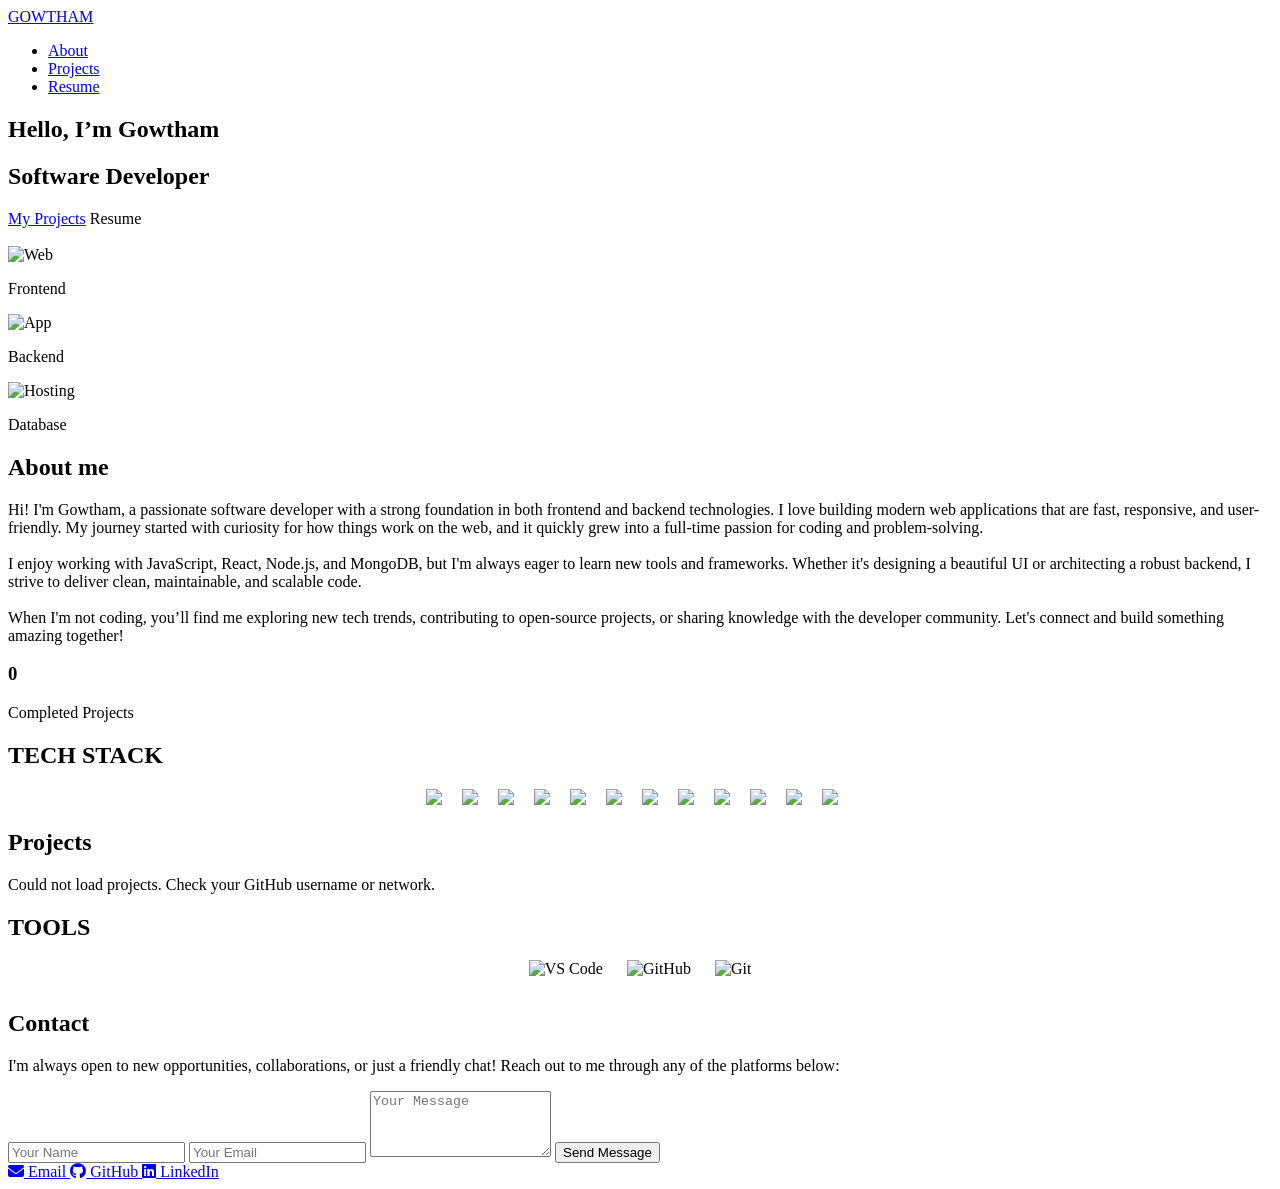
==== index.html @ 22a16753 "Add files via upload" ====
<!DOCTYPE html>
<html lang="en">
  <head>
    <meta charset="UTF-8" />
    <meta name="viewport" content="width=device-width,initial-scale=1.0" />
    <title>Gowtham Portfolio</title>
    <link rel="stylesheet" href="style.css" />
    <link rel="stylesheet" href="https://cdnjs.cloudflare.com/ajax/libs/font-awesome/6.5.0/css/all.min.css">
    <link href="https://fonts.googleapis.com/css2?family=Orbitron:wght@500;700&display=swap" rel="stylesheet">


  </head>
  <body>
  <nav class="navbar">
    <div class="nav-container">
      <a href="#hero" class="nav-logo">GOWTHAM</a>
      <ul class="nav-links">
        <li><a href="#about">About</a></li>
        <li><a href="#projects">Projects</a></li>
        <li><a href="#resumeBtn" id="nav-resume">Resume</a></li>
      </ul>
    </div>
  </nav>
    <!-- Hero -->
    <section class="hero" id="hero">
      <div class="hero-left">
        <h2 class="hero-title">Hello, I’m <span id="name">Gowtham</span></h2>
        <h1 id="title">Software Developer</h1>
        <div class="cta">
          <a href="#projects" class="btn primary project">My Projects</a>
          <a id="resumeBtn" target="_blank" class="btn outline">Resume</a>
        </div>
        <div class="skills-bar" id="skills"></div>
      </div>
      <div class="hero-right">
        <div class="avatar-container">
          <img
            id="avatar"
          />
          <div class="glow-ring"></div>
        </div>
      </div>
    </section>

    <!-- About -->
    <section class="about" id="about">
      <div class="about-icons">
        <div>
          <img src="https://cdn.jsdelivr.net/gh/devicons/devicon/icons/html5/html5-original.svg" alt="Web" />
          <p>Frontend</p>
        </div>
        <div>
          <img src="https://cdn.jsdelivr.net/gh/devicons/devicon/icons/nodejs/nodejs-original.svg" alt="App" />
          <p>Backend</p>
        </div>
        <div>
          <img src="https://cdn.jsdelivr.net/gh/devicons/devicon/icons/mongodb/mongodb-original.svg" alt="Hosting" />
          <p>Database</p>
        </div>
      </div>
      <div class="about-text">
        <h2>About me</h2>
        <p id="bio">
          Hi! I'm Gowtham, a passionate software developer with a strong foundation in both frontend and backend technologies. I love building modern web applications that are fast, responsive, and user-friendly. My journey started with curiosity for how things work on the web, and it quickly grew into a full-time passion for coding and problem-solving.<br><br>
          I enjoy working with JavaScript, React, Node.js, and MongoDB, but I'm always eager to learn new tools and frameworks. Whether it's designing a beautiful UI or architecting a robust backend, I strive to deliver clean, maintainable, and scalable code.<br><br>
          When I'm not coding, you’ll find me exploring new tech trends, contributing to open-source projects, or sharing knowledge with the developer community. Let's connect and build something amazing together!
        </p>
        <div class="stats">
          <div>
            <h3 id="projects-count">0</h3>
            <p>Completed Projects</p>
          </div>
          <div>
          </div>
        </div>
      </div>
    </section>
    <!-- tech stack  -->
     <h2 class="techstack">TECH STACK</h2>
    <div align="center" class="tech-stack">
      <img src="https://cdn.jsdelivr.net/gh/devicons/devicon/icons/javascript/javascript-original.svg" height="30" />
      <img width="12" />
      <img src="https://cdn.jsdelivr.net/gh/devicons/devicon/icons/react/react-original.svg" height="30" />
      <img width="12" />
      <img src="https://cdn.jsdelivr.net/gh/devicons/devicon/icons/nodejs/nodejs-original.svg" height="30" />
      <img width="12" />
      <img src="./image/rapidbrains-expressjs.webp" height="30" />
      <img width="12" />
      <img src="https://cdn.jsdelivr.net/gh/devicons/devicon/icons/mongodb/mongodb-original.svg" height="30" />
      <img width="12" />
      <img src="https://cdn.jsdelivr.net/gh/devicons/devicon/icons/mysql/mysql-original.svg" height="30" />
      <img width="12" />
      <img src="https://cdn.jsdelivr.net/gh/devicons/devicon/icons/html5/html5-original.svg" height="30" />
      <img width="12" />
      <img src="https://cdn.jsdelivr.net/gh/devicons/devicon/icons/css3/css3-original.svg" height="30" />
      <img width="12" />
      <img src="https://cdn.jsdelivr.net/gh/devicons/devicon/icons/tailwindcss/tailwindcss-original.svg" height="30" />
      <img width="12" />
      <img src="https://cdn.jsdelivr.net/gh/devicons/devicon/icons/bootstrap/bootstrap-original.svg" height="30" />
      <img width="12" />
      <img src="./image/amazon-web-services.png" height="30" />
      <img width="12" />
      <img src="https://cdn.jsdelivr.net/gh/devicons/devicon/icons/python/python-original.svg" height="30" />
      <img width="12" />
     
    </div>

    <!-- Projects -->
    <section class="projects" id="projects">
      <h2>Projects</h2>
      <div class="projects-grid" id="projects-list">
       
        </div>
      </div>
    </section>

    <!-- Tools Section -->
<h2 class="tools-title">TOOLS</h2>
<div align="center" class="tools-stack" style="margin-bottom: 2rem;">
  <img src="https://cdn.jsdelivr.net/gh/devicons/devicon/icons/vscode/vscode-original.svg" height="36" alt="VS Code" style="margin:0 10px;" />
  <img src="https://cdn.jsdelivr.net/gh/devicons/devicon/icons/github/github-original.svg" height="36" alt="GitHub" style="margin:0 10px;" />
  <img src="https://cdn.jsdelivr.net/gh/devicons/devicon/icons/git/git-original.svg" height="36" alt="Git" style="margin:0 10px;" />
</div>

    <!-- Contact Section -->
<section class="contact" id="contact">
  <h2 class="contact-title">Contact</h2>
  <div class="contact-container">
    <p>I'm always open to new opportunities, collaborations, or just a friendly chat! Reach out to me through any of the platforms below:</p>
    <form class="contact-form" action="mailto:your.email@example.com" method="POST" enctype="text/plain">
      <input type="text" name="name" placeholder="Your Name" required />
      <input type="email" name="email" placeholder="Your Email" required />
      <textarea name="message" rows="4" placeholder="Your Message" required></textarea>
      <button type="submit" class="btn primary">Send Message</button>
    </form>
    <div class="contact-links">
      <a href="mailto:gowthamvicky2526@gmail.com" class="contact-link" target="_blank">
        <i class="fas fa-envelope"></i> Email
      </a>
      <a href="https://github.com/Code-With-Gowtham" class="contact-link" target="_blank">
        <i class="fab fa-github"></i> GitHub
      </a>
      <a href="https://www.linkedin.com/in/your-linkedin-username/" class="contact-link" target="_blank">
        <i class="fab fa-linkedin"></i> LinkedIn
      </a>
    </div>
  </div>
</section>

    <script src="style.js"></script>
  </body>
</html>
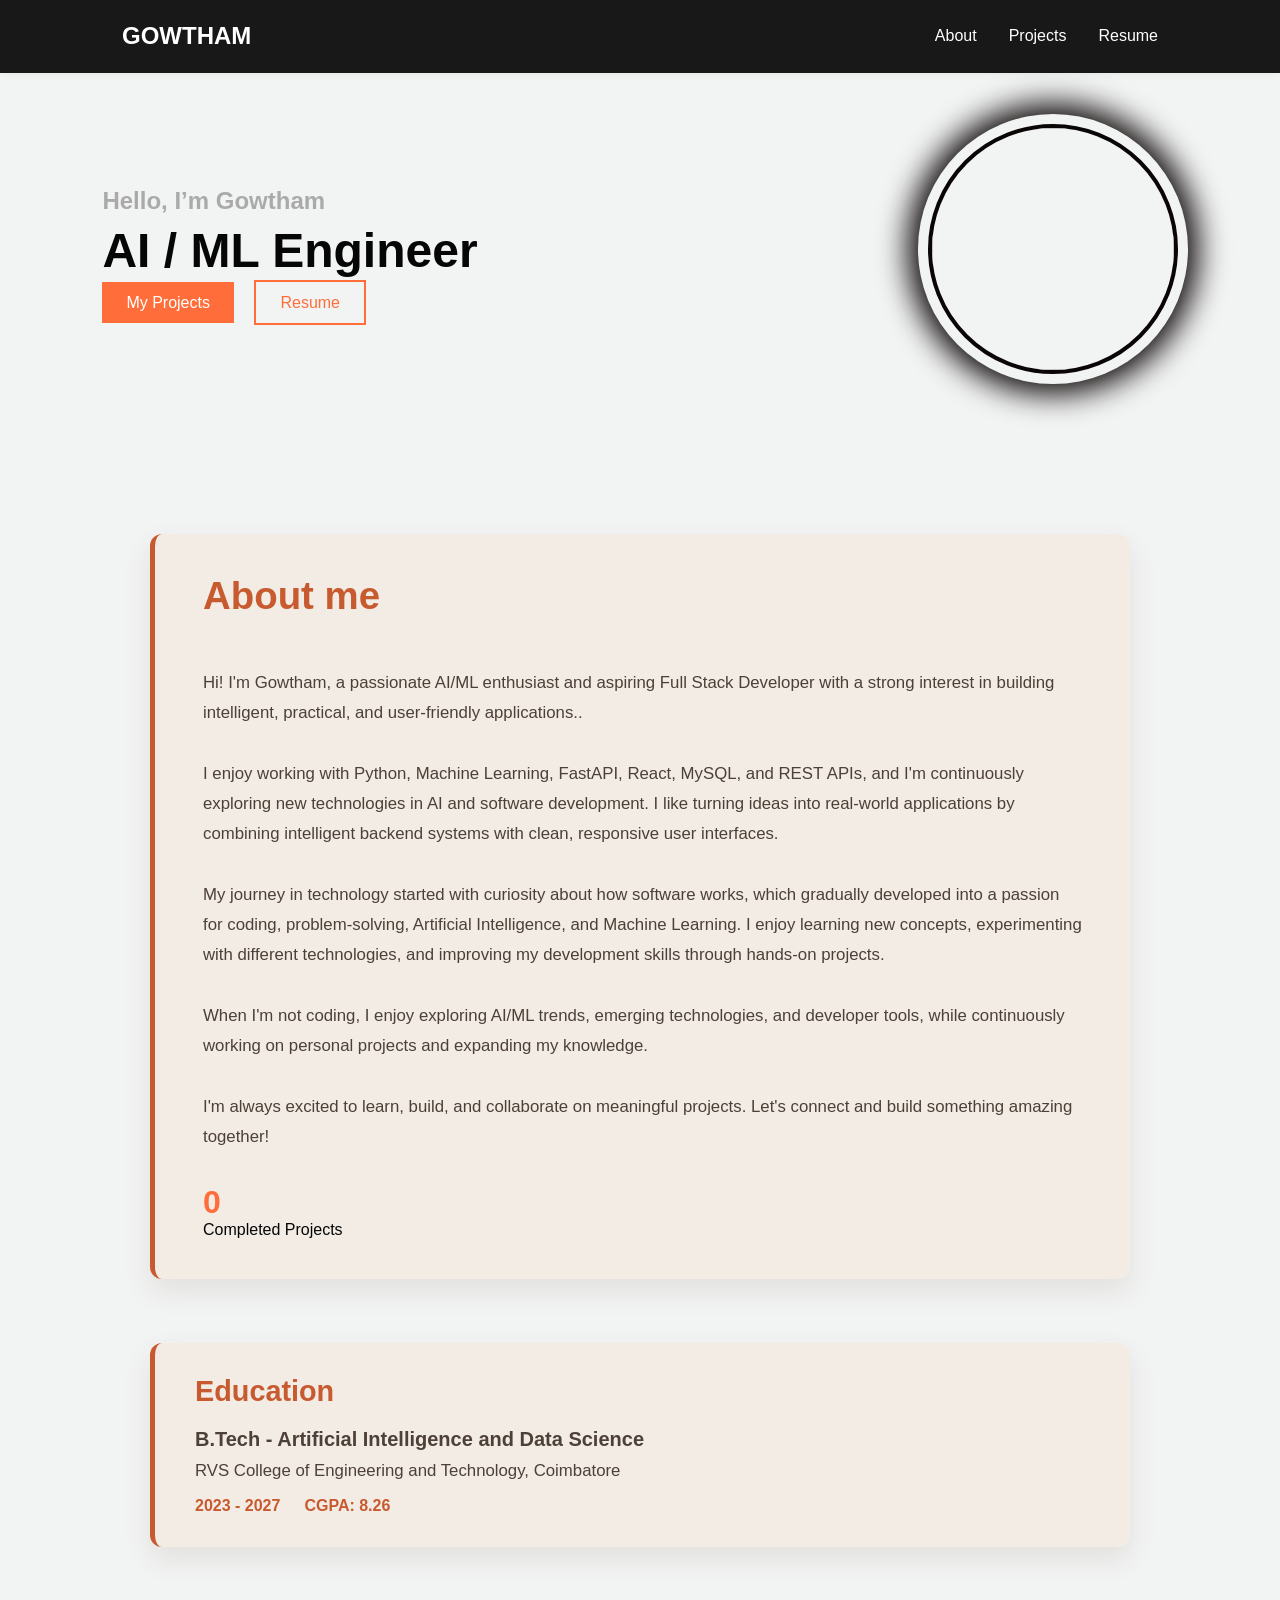
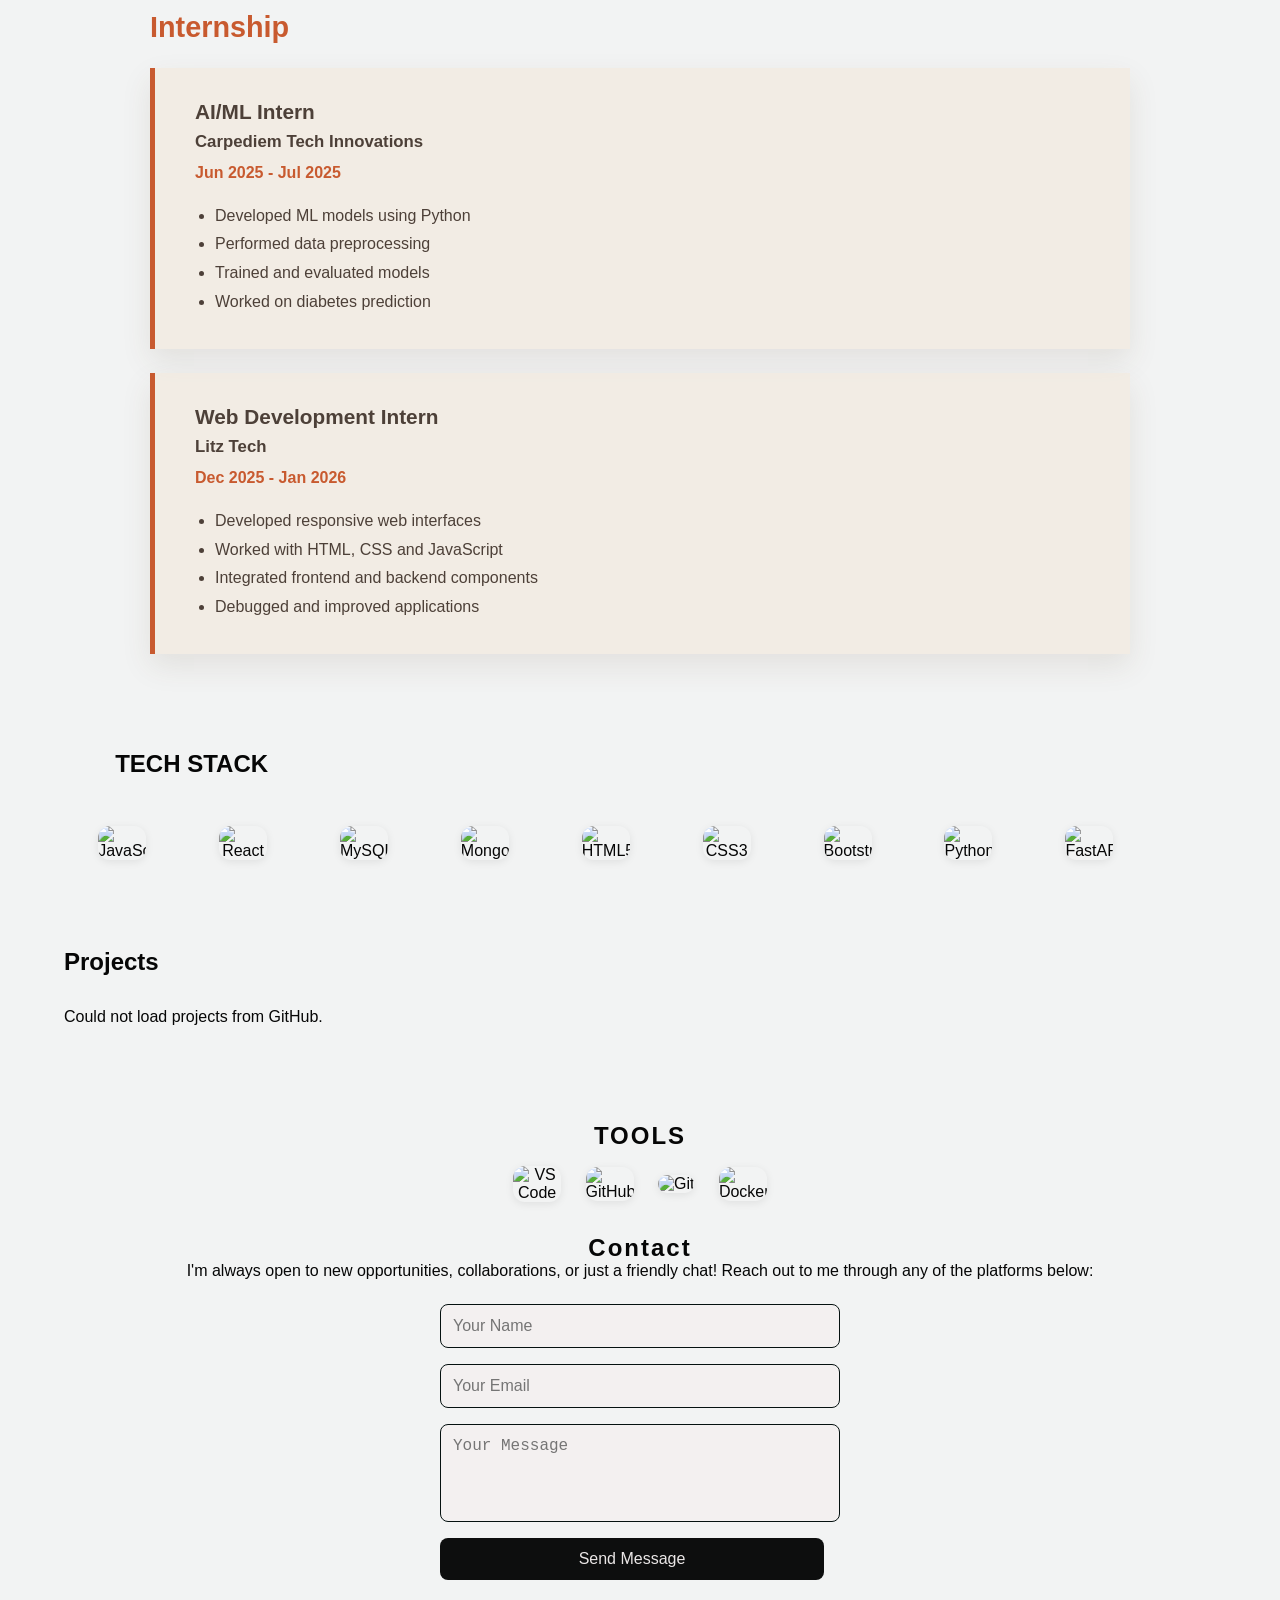
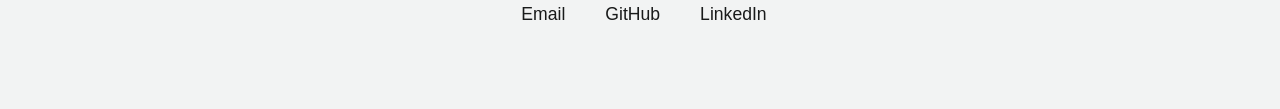
==== commit 9e554962: "Initial portfolio commit" ====
--- a/index.html
+++ b/index.html
@@ -1,152 +1,181 @@
-<!DOCTYPE html>
-<html lang="en">
-  <head>
-    <meta charset="UTF-8" />
-    <meta name="viewport" content="width=device-width,initial-scale=1.0" />
-    <title>Gowtham Portfolio</title>
-    <link rel="stylesheet" href="style.css" />
-    <link rel="stylesheet" href="https://cdnjs.cloudflare.com/ajax/libs/font-awesome/6.5.0/css/all.min.css">
-    <link href="https://fonts.googleapis.com/css2?family=Orbitron:wght@500;700&display=swap" rel="stylesheet">
-
-
-  </head>
-  <body>
-  <nav class="navbar">
-    <div class="nav-container">
-      <a href="#hero" class="nav-logo">GOWTHAM</a>
-      <ul class="nav-links">
-        <li><a href="#about">About</a></li>
-        <li><a href="#projects">Projects</a></li>
-        <li><a href="#resumeBtn" id="nav-resume">Resume</a></li>
-      </ul>
-    </div>
-  </nav>
-    <!-- Hero -->
-    <section class="hero" id="hero">
-      <div class="hero-left">
-        <h2 class="hero-title">Hello, I’m <span id="name">Gowtham</span></h2>
-        <h1 id="title">Software Developer</h1>
-        <div class="cta">
-          <a href="#projects" class="btn primary project">My Projects</a>
-          <a id="resumeBtn" target="_blank" class="btn outline">Resume</a>
-        </div>
-        <div class="skills-bar" id="skills"></div>
-      </div>
-      <div class="hero-right">
-        <div class="avatar-container">
-          <img
-            id="avatar"
-          />
-          <div class="glow-ring"></div>
-        </div>
-      </div>
-    </section>
-
-    <!-- About -->
-    <section class="about" id="about">
-      <div class="about-icons">
-        <div>
-          <img src="https://cdn.jsdelivr.net/gh/devicons/devicon/icons/html5/html5-original.svg" alt="Web" />
-          <p>Frontend</p>
-        </div>
-        <div>
-          <img src="https://cdn.jsdelivr.net/gh/devicons/devicon/icons/nodejs/nodejs-original.svg" alt="App" />
-          <p>Backend</p>
-        </div>
-        <div>
-          <img src="https://cdn.jsdelivr.net/gh/devicons/devicon/icons/mongodb/mongodb-original.svg" alt="Hosting" />
-          <p>Database</p>
-        </div>
-      </div>
-      <div class="about-text">
-        <h2>About me</h2>
-        <p id="bio">
-          Hi! I'm Gowtham, a passionate software developer with a strong foundation in both frontend and backend technologies. I love building modern web applications that are fast, responsive, and user-friendly. My journey started with curiosity for how things work on the web, and it quickly grew into a full-time passion for coding and problem-solving.<br><br>
-          I enjoy working with JavaScript, React, Node.js, and MongoDB, but I'm always eager to learn new tools and frameworks. Whether it's designing a beautiful UI or architecting a robust backend, I strive to deliver clean, maintainable, and scalable code.<br><br>
-          When I'm not coding, you’ll find me exploring new tech trends, contributing to open-source projects, or sharing knowledge with the developer community. Let's connect and build something amazing together!
-        </p>
-        <div class="stats">
-          <div>
-            <h3 id="projects-count">0</h3>
-            <p>Completed Projects</p>
-          </div>
-          <div>
-          </div>
-        </div>
-      </div>
-    </section>
-    <!-- tech stack  -->
-     <h2 class="techstack">TECH STACK</h2>
-    <div align="center" class="tech-stack">
-      <img src="https://cdn.jsdelivr.net/gh/devicons/devicon/icons/javascript/javascript-original.svg" height="30" />
-      <img width="12" />
-      <img src="https://cdn.jsdelivr.net/gh/devicons/devicon/icons/react/react-original.svg" height="30" />
-      <img width="12" />
-      <img src="https://cdn.jsdelivr.net/gh/devicons/devicon/icons/nodejs/nodejs-original.svg" height="30" />
-      <img width="12" />
-      <img src="./image/rapidbrains-expressjs.webp" height="30" />
-      <img width="12" />
-      <img src="https://cdn.jsdelivr.net/gh/devicons/devicon/icons/mongodb/mongodb-original.svg" height="30" />
-      <img width="12" />
-      <img src="https://cdn.jsdelivr.net/gh/devicons/devicon/icons/mysql/mysql-original.svg" height="30" />
-      <img width="12" />
-      <img src="https://cdn.jsdelivr.net/gh/devicons/devicon/icons/html5/html5-original.svg" height="30" />
-      <img width="12" />
-      <img src="https://cdn.jsdelivr.net/gh/devicons/devicon/icons/css3/css3-original.svg" height="30" />
-      <img width="12" />
-      <img src="https://cdn.jsdelivr.net/gh/devicons/devicon/icons/tailwindcss/tailwindcss-original.svg" height="30" />
-      <img width="12" />
-      <img src="https://cdn.jsdelivr.net/gh/devicons/devicon/icons/bootstrap/bootstrap-original.svg" height="30" />
-      <img width="12" />
-      <img src="./image/amazon-web-services.png" height="30" />
-      <img width="12" />
-      <img src="https://cdn.jsdelivr.net/gh/devicons/devicon/icons/python/python-original.svg" height="30" />
-      <img width="12" />
-     
-    </div>
-
-    <!-- Projects -->
-    <section class="projects" id="projects">
-      <h2>Projects</h2>
-      <div class="projects-grid" id="projects-list">
-       
-        </div>
-      </div>
-    </section>
-
-    <!-- Tools Section -->
-<h2 class="tools-title">TOOLS</h2>
-<div align="center" class="tools-stack" style="margin-bottom: 2rem;">
-  <img src="https://cdn.jsdelivr.net/gh/devicons/devicon/icons/vscode/vscode-original.svg" height="36" alt="VS Code" style="margin:0 10px;" />
-  <img src="https://cdn.jsdelivr.net/gh/devicons/devicon/icons/github/github-original.svg" height="36" alt="GitHub" style="margin:0 10px;" />
-  <img src="https://cdn.jsdelivr.net/gh/devicons/devicon/icons/git/git-original.svg" height="36" alt="Git" style="margin:0 10px;" />
-</div>
-
-    <!-- Contact Section -->
-<section class="contact" id="contact">
-  <h2 class="contact-title">Contact</h2>
-  <div class="contact-container">
-    <p>I'm always open to new opportunities, collaborations, or just a friendly chat! Reach out to me through any of the platforms below:</p>
-    <form class="contact-form" action="mailto:your.email@example.com" method="POST" enctype="text/plain">
-      <input type="text" name="name" placeholder="Your Name" required />
-      <input type="email" name="email" placeholder="Your Email" required />
-      <textarea name="message" rows="4" placeholder="Your Message" required></textarea>
-      <button type="submit" class="btn primary">Send Message</button>
-    </form>
-    <div class="contact-links">
-      <a href="mailto:gowthamvicky2526@gmail.com" class="contact-link" target="_blank">
-        <i class="fas fa-envelope"></i> Email
-      </a>
-      <a href="https://github.com/Code-With-Gowtham" class="contact-link" target="_blank">
-        <i class="fab fa-github"></i> GitHub
-      </a>
-      <a href="https://www.linkedin.com/in/your-linkedin-username/" class="contact-link" target="_blank">
-        <i class="fab fa-linkedin"></i> LinkedIn
-      </a>
-    </div>
-  </div>
-</section>
-
-    <script src="style.js"></script>
-  </body>
-</html>
+<!DOCTYPE html>
+<html lang="en">
+  <head>
+    <meta charset="UTF-8" />
+    <meta name="viewport" content="width=device-width,initial-scale=1.0" />
+    <title>Gowtham Portfolio</title>
+    <link rel="stylesheet" href="style.css" />
+    <link rel="stylesheet" href="https://cdnjs.cloudflare.com/ajax/libs/font-awesome/7.3.1/css/all.min.css">
+    <link href="https://fonts.googleapis.com/css2?family=Orbitron:wght@500;700&display=swap" rel="stylesheet">
+
+
+  </head>
+  <body>
+  <nav class="navbar">
+    <div class="nav-container">
+      <a href="#hero" class="nav-logo">GOWTHAM</a>
+      <ul class="nav-links">
+        <li><a href="#about">About</a></li>
+        <li><a href="#projects">Projects</a></li>
+        <li><a href="resume.html" id="nav-resume" target="_blank">Resume</a></li>
+      </ul>
+    </div>
+  </nav>
+    <!-- Hero -->
+    <section class="hero" id="hero">
+      <div class="hero-left">
+        <h2 class="hero-title">Hello, I’m <span id="name">Gowtham</span></h2>
+        <h1 id="title">AI / ML Engineer</h1>
+        <div class="cta">
+          <a href="#projects" class="btn primary project">My Projects</a>
+          <a id="resumeBtn" target="_blank" class="btn outline" href="resume.html">Resume</a>
+        </div>
+        <div class="skills-bar" id="skills"></div>
+      </div>
+      <div class="hero-right">
+        <div class="avatar-container">
+          <img
+            id="avatar"
+          />
+          <div class="glow-ring"></div>
+        </div>
+      </div>
+    </section>
+
+    <!-- About -->
+    <section class="about" id="about">
+
+      <div class="about-text">
+        <h2>About me</h2>
+        <p id="bio">
+          <br>      
+          Hi! I'm Gowtham, a passionate AI/ML enthusiast and aspiring Full Stack Developer with a strong interest in building intelligent, practical, and user-friendly applications..<br><br>
+          I enjoy working with Python, Machine Learning, FastAPI, React, MySQL, and REST APIs, and I'm continuously exploring new technologies in AI and software development. I like turning ideas into real-world applications by combining intelligent backend systems with clean, responsive user interfaces.<br><br>
+          My journey in technology started with curiosity about how software works, which gradually developed into a passion for coding, problem-solving, Artificial Intelligence, and Machine Learning. I enjoy learning new concepts, experimenting with different technologies, and improving my development skills through hands-on projects.<br><br>
+          When I'm not coding, I enjoy exploring AI/ML trends, emerging technologies, and developer tools, while continuously working on personal projects and expanding my knowledge.<br><br>
+          I'm always excited to learn, build, and collaborate on meaningful projects. Let's connect and build something amazing together!
+        </p>
+        <div class="stats">
+          <div>
+            <h3 id="projects-count">0</h3>
+            <p>Completed Projects</p>
+          </div>
+          <div>
+          </div>
+        </div>
+      </div>
+    </section>
+
+    <!-- Education -->
+    <section class="education" id="education">
+      <div class="education-card">
+        <h2>Education</h2>
+        <h3>B.Tech - Artificial Intelligence and Data Science</h3>
+        <p class="education-institution">RVS College of Engineering and Technology, Coimbatore</p>
+        <div class="education-details">
+          <span>2023 - 2027</span>
+          <span>CGPA: 8.26</span>
+        </div>
+      </div>
+    </section>
+
+    <!-- Internships -->
+    <section class="internships" id="internships">
+      <div class="internships-heading">
+        <h2>Internship</h2>
+      </div>
+      <div class="internship-grid">
+        <article class="internship-card">
+          <h3>AI/ML Intern</h3>
+          <h4>Carpediem Tech Innovations</h4>
+          <p class="internship-date">Jun 2025 - Jul 2025</p>
+          <ul>
+            <li>Developed ML models using Python</li>
+            <li>Performed data preprocessing</li>
+            <li>Trained and evaluated models</li>
+            <li>Worked on diabetes prediction</li>
+          </ul>
+        </article>
+        <article class="internship-card">
+          <h3>Web Development Intern</h3>
+          <h4>Litz Tech</h4>
+          <p class="internship-date">Dec 2025 - Jan 2026</p>
+          <ul>
+            <li>Developed responsive web interfaces</li>
+            <li>Worked with HTML, CSS and JavaScript</li>
+            <li>Integrated frontend and backend components</li>
+            <li>Debugged and improved applications</li>
+          </ul>
+        </article>
+      </div>
+    </section>
+
+    <!-- tech stack  -->
+     <h2 class="techstack">TECH STACK</h2>
+    <div align="center" class="tech-stack">
+      <img src="https://cdn.jsdelivr.net/gh/devicons/devicon/icons/javascript/javascript-original.svg" height="30" alt="JavaScript" />
+      <img width="12" />
+      <img src="https://cdn.jsdelivr.net/gh/devicons/devicon/icons/react/react-original.svg" height="30" alt="React" />
+      <img width="12" />
+      <img src="https://cdn.jsdelivr.net/gh/devicons/devicon/icons/mysql/mysql-original.svg" height="30" alt="MySQL" />
+      <img width="12" />
+      <img src="https://cdn.jsdelivr.net/gh/devicons/devicon/icons/mongodb/mongodb-original.svg" height="30" alt="MongoDB" />
+      <img width="12" />
+      <img src="https://cdn.jsdelivr.net/gh/devicons/devicon/icons/html5/html5-original.svg" height="30" alt="HTML5" />
+      <img width="12" />
+      <img src="https://cdn.jsdelivr.net/gh/devicons/devicon/icons/css3/css3-original.svg" height="30" alt="CSS3" />
+      <img width="12" />
+      <img src="https://cdn.jsdelivr.net/gh/devicons/devicon/icons/bootstrap/bootstrap-original.svg" height="30" alt="Bootstrap" />
+      <img width="12" />
+      <img src="https://cdn.jsdelivr.net/gh/devicons/devicon/icons/python/python-original.svg" height="30" alt="Python" />
+      <img width="12" />
+      <img src="https://cdn.jsdelivr.net/gh/devicons/devicon/icons/fastapi/fastapi-original.svg" height="30" alt="FastAPI" />
+      <img width="12" />
+       
+    </div>
+
+    <!-- Projects -->
+    <section class="projects" id="projects">
+      <h2>Projects</h2>
+      <div class="projects-grid" id="projects-list">
+       
+        </div>
+      </div>
+    </section>
+
+    <!-- Tools Section -->
+<h2 class="tools-title">TOOLS</h2>
+<div align="center" class="tools-stack" style="margin-bottom: 2rem;">
+  <img src="https://cdn.jsdelivr.net/gh/devicons/devicon/icons/vscode/vscode-original.svg" height="36" alt="VS Code" style="margin:0 10px;" />
+  <img src="https://cdn.jsdelivr.net/gh/devicons/devicon/icons/github/github-original.svg" height="36" alt="GitHub" style="margin:0 10px;" />
+  <img src="https://cdn.jsdelivr.net/gh/devicons/devicon/icons/git/git-original.svg" height="36" alt="Git" style="margin:0 10px;" />
+  <img src="https://cdn.jsdelivr.net/gh/devicons/devicon/icons/docker/docker-original.svg" height="30" alt="Docker" style="margin:0 10px;" />
+
+    <!-- Contact Section -->
+<section class="contact" id="contact">
+  <h2 class="contact-title">Contact</h2>
+  <div class="contact-container">
+    <p>I'm always open to new opportunities, collaborations, or just a friendly chat! Reach out to me through any of the platforms below:</p>
+    <form class="contact-form" action="mailto:gowthamvicky2526@gmail.com" method="POST" enctype="text/plain">
+      <input type="text" name="name" placeholder="Your Name" required />
+      <input type="email" name="email" placeholder="Your Email" required />
+      <textarea name="message" rows="4" placeholder="Your Message" required></textarea>
+      <button type="submit" class="btn primary" >Send Message</button>
+    </form>
+    <div class="contact-links">
+      <a href="mailto:gowthamvicky2526@gmail.com" class="contact-link" target="_blank">
+        <i class="fas fa-envelope"></i> Email
+      </a>
+      <a href="https://github.com/Code-With-Gowtham" class="contact-link" target="_blank">
+        <i class="fab fa-github"></i> GitHub
+      </a>
+      <a href="https://www.linkedin.com/in/gowtham-p-3372682a7?utm_source=share&utm_campaign=share_via&utm_content=profile&utm_medium=android_app" class="contact-link" target="_blank">
+        <i class="fab fa-linkedin"></i> LinkedIn
+      </a>
+    </div>
+  </div>
+</section>
+
+    <script src="style.js"></script>
+  </body>
+</html> 
--- a/style.css
+++ b/style.css
@@ -0,0 +1,720 @@
+* {
+  margin: 0;
+  padding: 0;
+  box-sizing: border-box;
+}
+body {
+  font-family: "Segoe UI", sans-serif;
+  background: #f2f3f3;
+  color: #060606;
+  padding-top: 60px; /* To prevent content from hiding under navbar */
+}
+.btn {
+  padding: 0.75rem 1.5rem;
+  border: none;
+  cursor: pointer;
+  margin-right: 1rem;
+}
+.primary {
+  background: #ff6e3a;
+  color: white;
+}
+.outline {
+  border: 2px solid #ff6e3a;
+  color: #ff6e3a;
+  background: transparent;
+}
+.hero {
+  display: flex;
+  align-items: center;
+  justify-content: space-between;
+  padding: 4rem 8%;
+}
+.hero-left h2 {
+  font-size: 1.5rem;
+  color: #aaa;
+  margin-bottom: 0.5rem;
+}
+.hero-left h1 {
+  font-size: 3rem;
+  margin-bottom: 1rem;
+}
+.skills-bar {
+  margin-top: 2rem;
+  display: flex;
+  flex-wrap: wrap;
+  gap: 0.5rem;
+}
+.skills-bar span {
+  background: rgba(255, 110, 58, 0.2);
+  padding: 0.5rem 1rem;
+  border-radius: 20px;
+  font-size: 0.9rem;
+}
+.hero-right .avatar-container {
+  position: relative;
+  width: 250px;
+  height: 250px;
+}
+.avatar-container img {
+  width: 100%;
+  height: 100%;
+  border-radius: 50%;
+  object-fit: cover;
+  border: 4px solid rgb(11, 6, 6);
+}
+.glow-ring {
+  position: absolute;
+  top: -10px;
+  left: -10px;
+  width: calc(100% + 20px);
+  height: calc(100% + 20px);
+  border-radius: 50%;
+  box-shadow: 0 0 30px 10px rgb(11, 6, 6);
+  animation: pulse 2s infinite;
+}
+@keyframes pulse {
+  0%,
+  100% {
+    transform: scale(1);
+    opacity: 0.7;
+  }
+  50% {
+    transform: scale(1.05);
+    opacity: 1;
+  }
+}
+.about {
+  display: flex;
+  gap: 4rem;
+  align-items: center;
+  padding: 4rem 8%;
+}
+.about-text {
+  width: 100%;
+  max-width: 980px;
+  margin: 0 auto;
+  padding: 2.5rem 3rem;
+  border-left: 5px solid #c85a2f;
+  background: rgba(243, 234, 223, 0.7);
+  box-shadow: 0 12px 28px rgba(92, 64, 40, 0.1);
+}
+.about-text h2 {
+  margin-bottom: 1.25rem;
+  color: #c85a2f;
+  font-family: "Orbitron", sans-serif;
+  font-size: clamp(1.7rem, 3vw, 2.4rem);
+}
+#bio {
+  color: #4d4038;
+  font-size: 1.05rem;
+  line-height: 1.8;
+}
+.education {
+  padding: 0 8% 4rem;
+}
+.education-card {
+  max-width: 980px;
+  margin: 0 auto;
+  padding: 2rem 2.5rem;
+  border-left: 5px solid #c85a2f;
+  background: rgba(243, 234, 223, 0.7);
+  box-shadow: 0 12px 28px rgba(92, 64, 40, 0.1);
+}
+.education-card h2 {
+  margin-bottom: 1.25rem;
+  color: #c85a2f;
+  font-family: "Orbitron", sans-serif;
+  font-size: 1.8rem;
+}
+.education-card h3 {
+  margin-bottom: 0.6rem;
+  color: #4d4038;
+  font-size: 1.25rem;
+}
+.education-institution {
+  color: #4d4038;
+  font-size: 1.05rem;
+}
+.education-details {
+  display: flex;
+  flex-wrap: wrap;
+  gap: 1.5rem;
+  margin-top: 1rem;
+  color: #c85a2f;
+  font-weight: 700;
+}
+.internships {
+  padding: 0 8% 4rem;
+}
+.internships-heading {
+  max-width: 980px;
+  margin: 0 auto 1.5rem;
+}
+.internships-heading h2 {
+  color: #c85a2f;
+  font-family: "Orbitron", sans-serif;
+  font-size: 1.8rem;
+}
+.internship-grid {
+  display: grid;
+  grid-template-columns: repeat(2, minmax(0, 1fr));
+  gap: 2rem;
+  max-width: 980px;
+  margin: 0 auto;
+}
+.internship-card {
+  padding: 2rem 2.5rem;
+  border-left: 5px solid #c85a2f;
+  background: rgba(243, 234, 223, 0.7);
+  box-shadow: 0 12px 28px rgba(92, 64, 40, 0.1);
+}
+.internship-card h3 {
+  margin-bottom: 0.5rem;
+  color: #4d4038;
+  font-size: 1.3rem;
+}
+.internship-card h4 {
+  color: #4d4038;
+  font-size: 1.05rem;
+}
+.internship-date {
+  margin-top: 0.75rem;
+  color: #c85a2f;
+  font-weight: 700;
+}
+.internship-card ul {
+  margin-top: 1.25rem;
+  padding-left: 1.25rem;
+  color: #4d4038;
+  line-height: 1.8;
+}
+.about-icons {
+  display: flex;
+  flex-direction: column;
+  gap: 2rem;
+}
+.about-icons div {
+  display: flex;
+  align-items: center;
+  gap: 1rem;
+}
+.about-icons img {
+  width: 40px;
+}
+.stats {
+  display: flex;
+  gap: 2rem;
+  margin-top: 2rem;
+}
+.stats div h3 {
+  font-size: 2rem;
+  color: #ff6e3a;
+}
+.projects {
+  padding: 4rem 8%;
+}
+.project {
+  text-decoration: none;
+}
+.projects-grid {
+  display: grid;
+  grid-template-columns: repeat(auto-fit, minmax(280px, 1fr));
+  gap: 2rem;
+  margin-top: 2rem;
+}
+.project-card {
+  background: #f3eadf;
+  color: #4d4038;
+  padding: 1.5rem;
+  border-radius: 8px;
+  box-shadow: 0 0 20px rgba(92, 64, 40, 0.18);
+  transition: transform 0.3s, box-shadow 0.3s;
+  min-width: 0; /* Ensures flex/grid children can shrink */
+  word-break: break-word;
+}
+.project-card:hover {
+  transform: scale(1.04) translateY(-8px);
+  box-shadow: 0 8px 32px rgba(0, 255, 255, 0.08);
+}
+.project-card h3 {
+  margin-bottom: 0.5rem;
+  color: #c85a2f;
+  word-break: break-word; /* Ensures long words wrap */
+  font-size: 1.2rem;
+  line-height: 1.3;
+  max-width: 100%;
+  overflow-wrap: anywhere; /* Allows wrapping at any point if needed */
+}
+.project-card a {
+  display: inline-block;
+  margin-top: 1rem;
+  color: #087f86;
+  text-decoration: none;
+}
+a {
+  text-decoration: none;
+}
+.navbar {
+  width: 100%;
+  background: #181818;
+  color: #fff;
+  position: fixed;
+  top: 0;
+  left: 0;
+  z-index: 100;
+  box-shadow: 0 2px 8px rgba(0, 0, 0, 0.05);
+}
+.nav-container {
+  max-width: 1100px;
+  margin: 0 auto;
+  display: flex;
+  align-items: center;
+  justify-content: space-between;
+  padding: 0.7rem 2rem;
+}
+.nav-logo {
+  font-family: "Orbitron", sans-serif;
+  font-size: 1.5rem;
+  color: #fff;
+  text-decoration: none;
+  font-weight: bold;
+  position: relative;
+  margin-right: 4rem;
+}
+.nav-links {
+  list-style: none;
+  display: flex;
+  gap: 2rem;
+  margin: 0;
+  padding: 0;
+}
+.nav-links li a {
+  color: #fff;
+  text-decoration: none;
+  font-size: 1rem;
+  transition: color 0.2s;
+}
+.nav-links li a:hover {
+  color: #00ffe7;
+}
+@media (max-width: 900px) {
+  .hero {
+    flex-direction: column-reverse;
+    text-align: center;
+  }
+  .hero-right {
+    margin-bottom: 2rem;
+  }
+  .about {
+    flex-direction: column;
+  }
+}
+.about-icons i {
+  font-size: 2rem;
+  color: #ff6e3a;
+  transition: transform 0.3s ease;
+}
+.about-icons i:hover {
+  transform: scale(1.2);
+  color: #0ff;
+}
+#title {
+  font-family: "Orbitron", sans-serif;
+  font-size: 3rem;
+  margin-bottom: 1rem;
+}
+#resume-btn {
+  background: #0ff;
+  color: #000;
+  border-radius: 20px;
+  padding: 0.5rem 1.5rem;
+  font-size: 1rem;
+  transition: background 0.3s ease;
+  text-decoration: none;
+}
+.hero-title {
+  font-size: 2.5rem;
+  color: #ff6e3a;
+  margin-bottom: 1rem;
+}
+.techstack {
+  display: flex;
+  flex-wrap: wrap;
+  gap: 1rem;
+  margin: 2rem 0;
+  margin-left: 115.2px;
+}
+.tech-stack {
+  margin-left: 115.2px;
+}
+.tools-title {
+  text-align: center;
+  margin-top: 2rem;
+  font-size: 1.5rem;
+  letter-spacing: 2px;
+}
+.tools-stack img {
+  vertical-align: middle;
+  transition: transform 0.2s;
+}
+.tools-stack img:hover {
+  transform: scale(1.15);
+  animation: bounce 0.5s;
+}
+@keyframes bounce {
+  0%,
+  100% {
+    transform: translateY(0);
+  }
+  50% {
+    transform: translateY(-10px);
+  }
+}
+.tech-stack img:hover {
+  animation: bounce 0.5s;
+  transform: scale(1.15);
+}
+.tech-logo {
+  display: inline-flex;
+  align-items: center;
+  justify-content: center;
+  width: 36px;
+  height: 36px;
+  vertical-align: middle;
+  transition: transform 0.2s ease, box-shadow 0.2s ease;
+}
+.n8n-logo {
+  border-radius: 10px;
+  box-shadow: 0 6px 14px rgba(255, 110, 58, 0.25);
+}
+.tech-logo:hover {
+  transform: scale(1.1);
+  box-shadow: 0 10px 18px rgba(255, 110, 58, 0.35);
+}
+@keyframes fadeInUp {
+  0% {
+    opacity: 0;
+    transform: translateY(40px);
+  }
+  100% {
+    opacity: 1;
+    transform: translateY(0);
+  }
+}
+.hero,
+.about,
+.projects,
+.tech-stack,
+.tools-stack {
+  animation: fadeInUp 1s ease;
+}
+.contact-title {
+  text-align: center;
+  margin-top: 2rem;
+  font-size: 1.5rem;
+  letter-spacing: 2px;
+}
+.contact-container {
+  text-align: center;
+  margin-bottom: 2rem;
+  animation: fadeInUp 1s;
+}
+.contact-form {
+  display: flex;
+  flex-direction: column;
+  gap: 1rem;
+  max-width: 400px;
+  margin: 1.5rem auto;
+}
+.contact-form input,
+.contact-form textarea {
+  padding: 0.75rem;
+  border-radius: 8px;
+  border: 1px solid #051110;
+  background: #f3f0f0;
+  color: #181717;
+  font-size: 1rem;
+  resize: none;
+}
+.contact-form input:focus,
+.contact-form textarea:focus {
+  outline: 2px solid #ff6e3a;
+}
+.contact-form button {
+  background: #0d0e0e;
+  color: #eae6e6;
+  border: none;
+  border-radius: 8px;
+  padding: 0.75rem;
+  font-size: 1rem;
+  cursor: pointer;
+  transition: background 0.2s;
+}
+.contact-form button:hover {
+  background: #ff6e3a;
+  color: #fff;
+}
+.contact-links {
+  margin-top: 1.5rem;
+  display: flex;
+  justify-content: center;
+  gap: 2rem;
+  flex-wrap: wrap;
+}
+.contact-link {
+  color: #191a1a;
+  font-size: 1.1rem;
+  text-decoration: none;
+  transition: color 0.2s;
+  display: flex;
+  align-items: center;
+  gap: 0.5rem;
+}
+.contact-link:hover {
+  color: #ff6e3a;
+}
+
+/* Animations for interactivity */
+@keyframes fadeInUp {
+  0% {
+    opacity: 0;
+    transform: translateY(40px);
+  }
+  100% {
+    opacity: 1;
+    transform: translateY(0);
+  }
+}
+@keyframes pop {
+  0% {
+    transform: scale(0.7);
+    opacity: 0;
+  }
+  100% {
+    transform: scale(1);
+    opacity: 1;
+  }
+}
+@keyframes bounceBtn {
+  0%,
+  100% {
+    transform: translateY(0);
+  }
+  50% {
+    transform: translateY(-8px);
+  }
+}
+.animate-fadein {
+  animation: fadeInUp 1s both;
+}
+.animate-pop {
+  animation: pop 0.8s both;
+}
+.animate-bounce {
+  animation: bounceBtn 1s infinite alternate;
+}
+.animate-slidein {
+  animation: fadeInUp 1.2s both;
+}
+
+/* Footer styling */
+.footer {
+  background: #181818;
+  color: #fff;
+  text-align: center;
+  padding: 1.5rem 0 1rem 0;
+  margin-top: 2rem;
+  font-size: 1rem;
+  letter-spacing: 1px;
+}
+.footer-content {
+  max-width: 1100px;
+  margin: 0 auto;
+}
+
+/* Section reveal on scroll (optional, JS needed for full effect) */
+section {
+  opacity: 0;
+  transform: translateY(40px);
+  transition: opacity 0.8s, transform 0.8s;
+}
+section.visible {
+  opacity: 1;
+  transform: translateY(0);
+}
+
+/* Add this at the end of your CSS file */
+
+/* Make sections and containers more fluid */
+body,
+html {
+  width: 100%;
+  min-height: 100%;
+  overflow-x: hidden;
+}
+
+.hero,
+.about,
+.projects,
+.tech-stack,
+.tools-stack,
+.contact,
+.footer {
+  padding-left: 5vw;
+  padding-right: 5vw;
+  box-sizing: border-box;
+}
+
+/* Responsive grid and flex adjustments */
+.projects-grid {
+  grid-template-columns: 1fr;
+  gap: 1.5rem;
+}
+.internship-grid {
+  grid-template-columns: 1fr;
+  gap: 1.5rem;
+}
+@media (min-width: 600px) {
+  .projects-grid {
+    grid-template-columns: repeat(2, 1fr);
+  }
+}
+@media (min-width: 900px) {
+  .projects-grid {
+    grid-template-columns: repeat(3, 1fr);
+  }
+}
+
+/* Responsive avatar and hero */
+.hero {
+  flex-direction: column-reverse;
+  text-align: center;
+  padding: 2rem 5vw;
+}
+.hero-right .avatar-container {
+  width: 180px;
+  height: 180px;
+  margin: 0 auto 2rem auto;
+}
+@media (min-width: 600px) {
+  .hero {
+    flex-direction: row;
+    text-align: left;
+    padding: 4rem 8vw;
+  }
+  .hero-right .avatar-container {
+    width: 250px;
+    height: 250px;
+  }
+}
+
+/* About section responsive */
+.about {
+  flex-direction: column;
+  gap: 2rem;
+  padding: 2rem 5vw;
+}
+@media (min-width: 900px) {
+  .about {
+    flex-direction: row;
+    gap: 4rem;
+    padding: 4rem 8vw;
+  }
+}
+
+/* Tech stack and tools responsive */
+.tech-stack,
+.tools-stack {
+  margin-left: 0;
+  justify-content: center;
+  flex-wrap: wrap;
+  gap: 1rem;
+  padding: 1rem 0;
+}
+
+/* Contact form responsive */
+.contact-form {
+  max-width: 100%;
+  width: 100%;
+  padding: 0 2vw;
+}
+@media (min-width: 500px) {
+  .contact-form {
+    max-width: 400px;
+    margin: 1.5rem auto;
+    padding: 0;
+  }
+}
+
+/* Footer responsive */
+.footer {
+  padding-left: 5vw;
+  padding-right: 5vw;
+  font-size: 0.95rem;
+}
+
+/* Prevent content from touching screen edges on curved displays */
+section,
+.header,
+.footer,
+div,
+input,
+textarea,
+button {
+  border-radius: 12px;
+}
+
+/* Hide horizontal scrollbars */
+body {
+  overflow-x: hidden;
+}
+
+/* Fix nav for mobile */
+.navbar {
+  padding: 0.7rem 5vw;
+}
+@media (max-width: 600px) {
+  .nav-links {
+    gap: 1rem;
+    font-size: 0.95rem;
+  }
+  .nav-logo {
+    font-size: 1.2rem;
+    margin-right: 2rem;
+  }
+}
+
+/* Make sure all images are fluid */
+img {
+  max-width: 100%;
+  height: auto;
+  border-radius: 12px;
+}
+
+/* Responsive tech stack and tools images */
+.tech-stack img,
+.tools-stack img {
+  max-width: 48px;
+  width: 100%;
+  height: auto;
+  border-radius: 12px;
+  margin: 0 8px 8px 0;
+  box-shadow: 0 2px 8px rgba(0, 0, 0, 0.08);
+  transition: transform 0.2s;
+}
+
+@media (max-width: 600px) {
+  .tech-stack img,
+  .tools-stack img {
+    max-width: 32px;
+    margin: 0 4px 6px 0;
+  }
+  .tech-stack,
+  .tools-stack {
+    justify-content: center;
+    gap: 0.5rem;
+    flex-wrap: wrap;
+    padding: 0.5rem 0;
+  }
+}
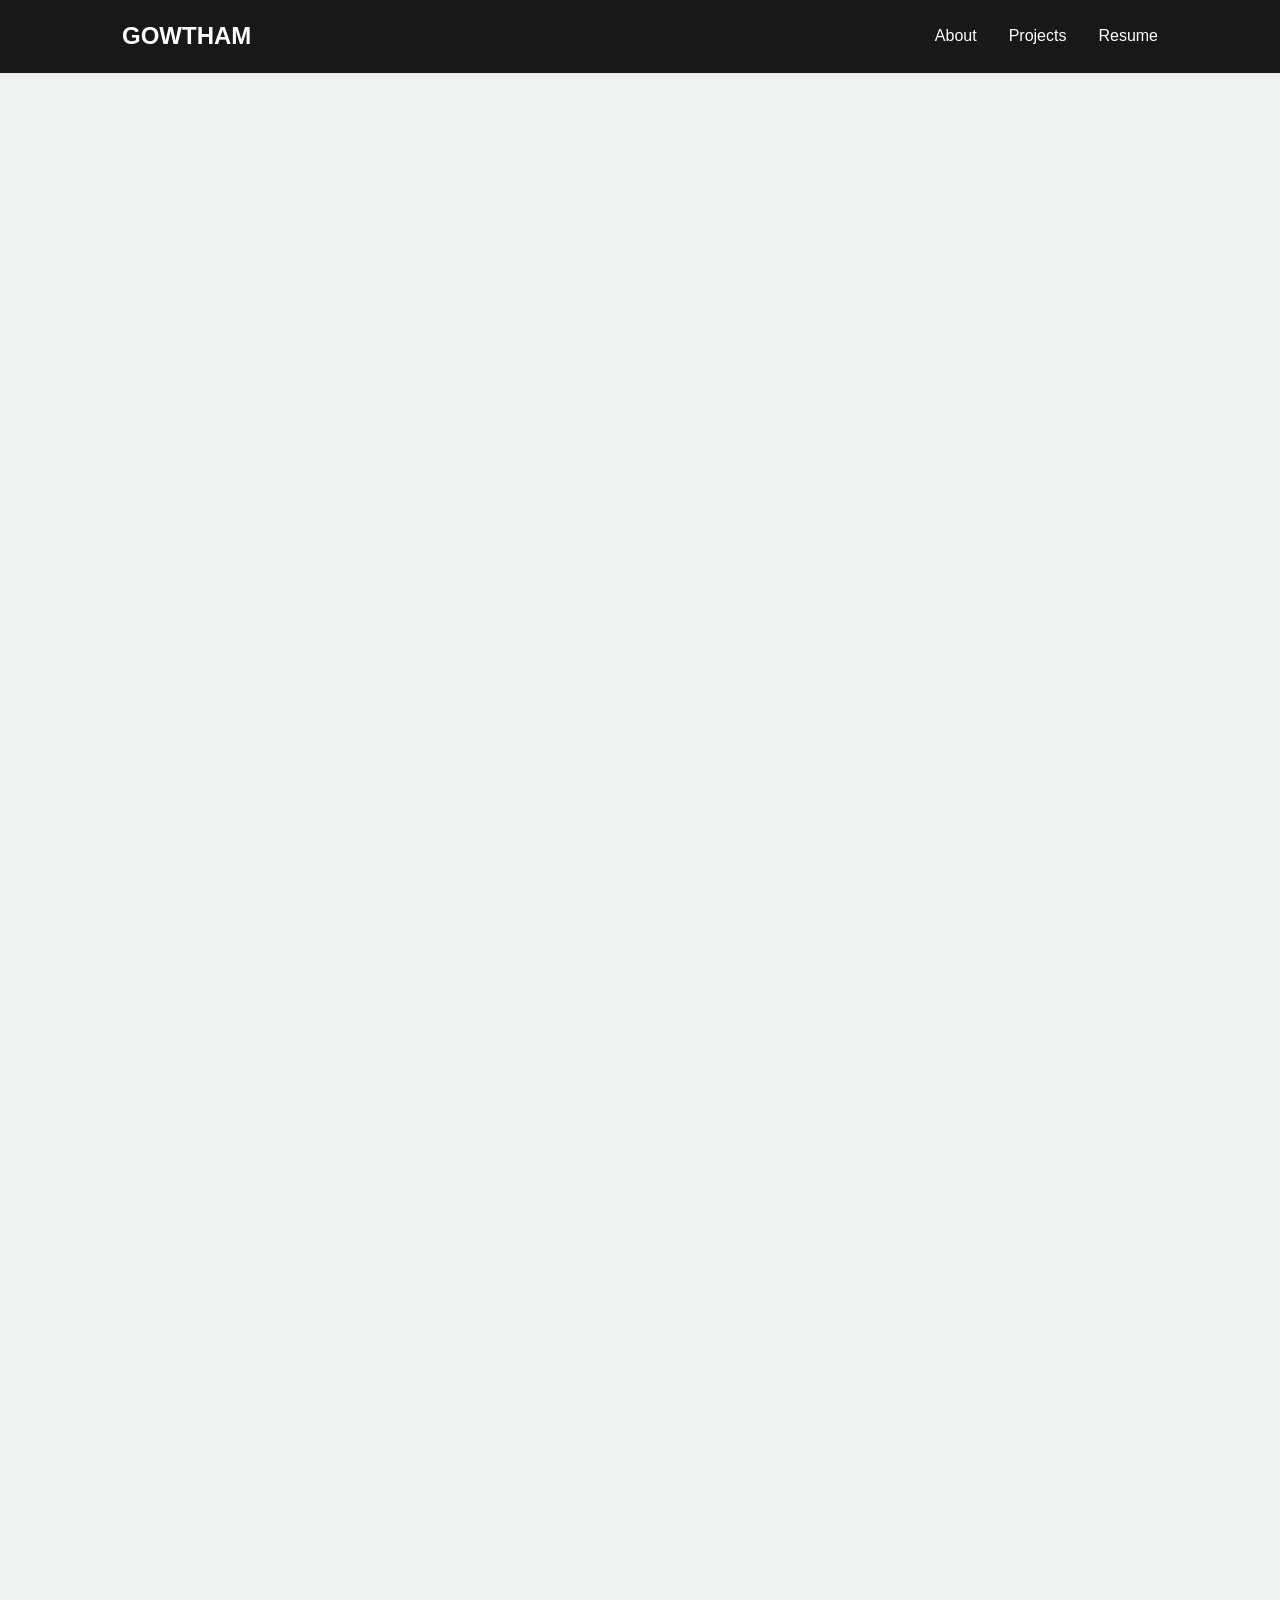
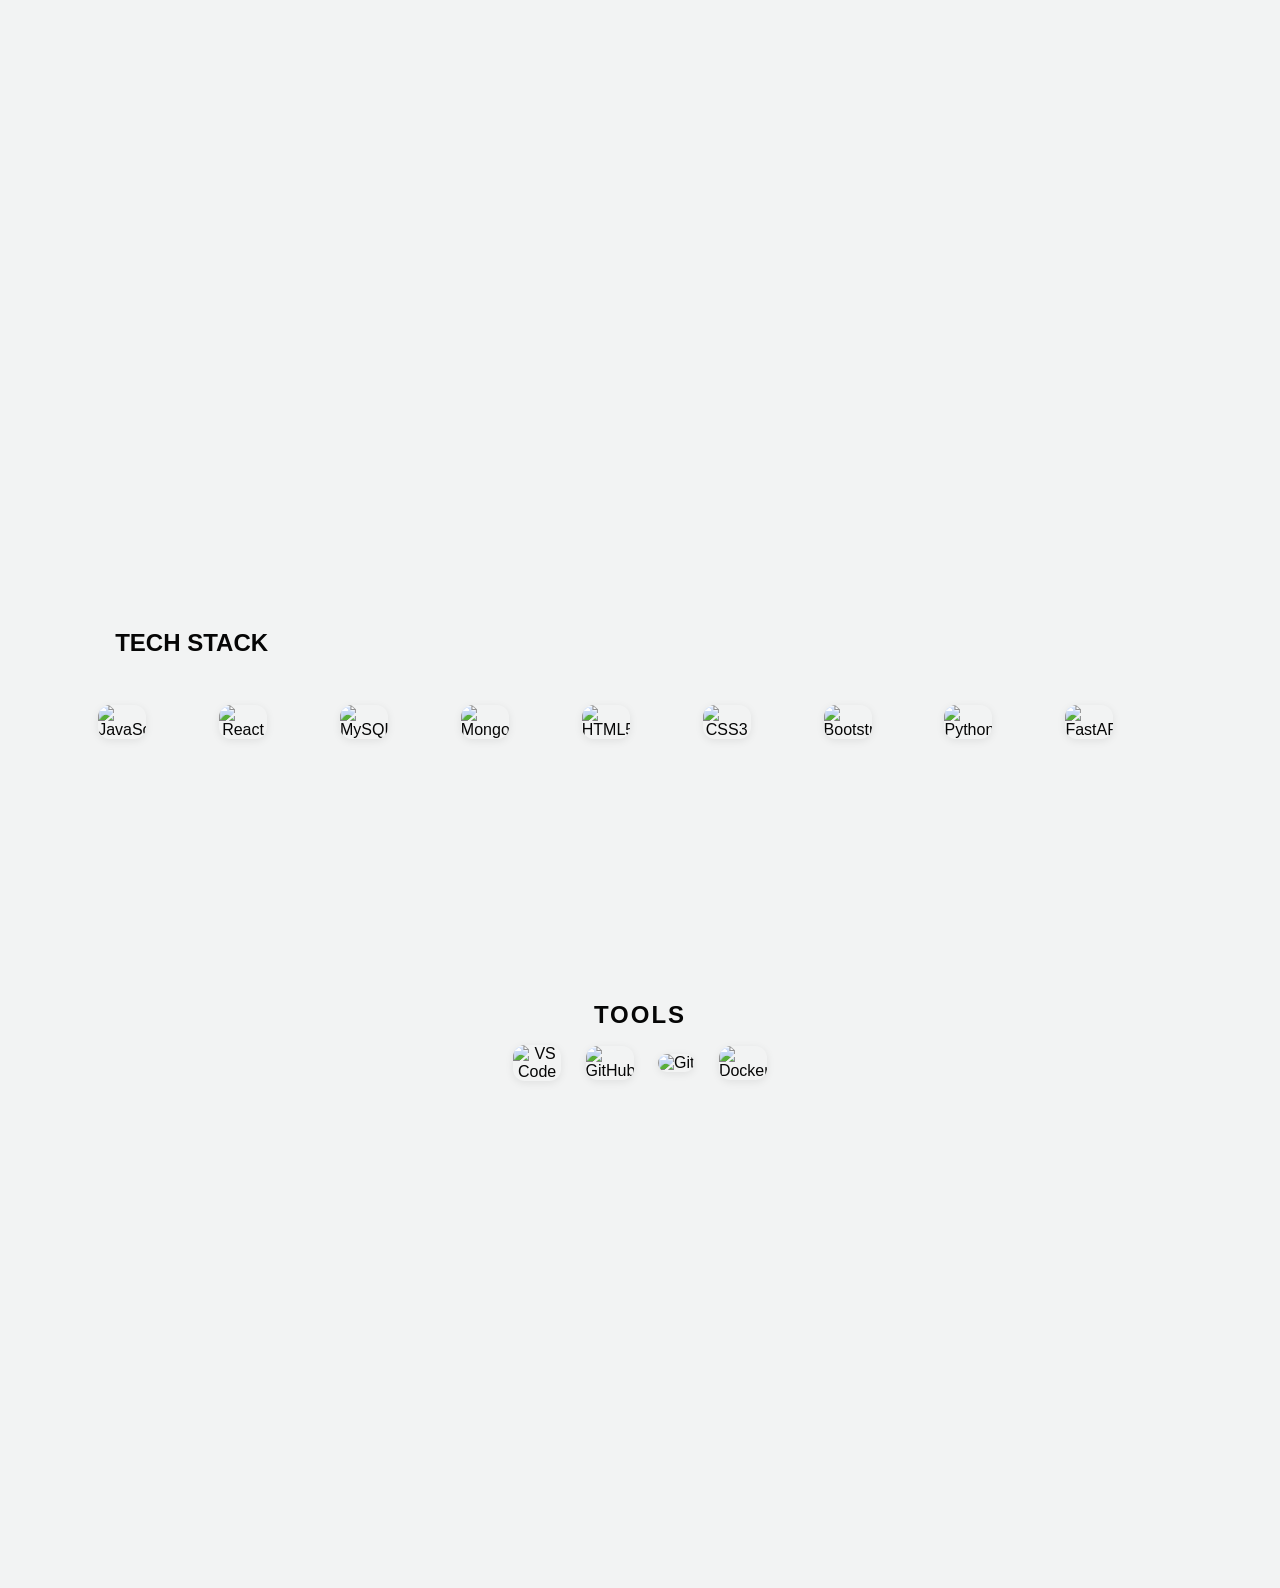
==== commit 48438f42: "Update portfolio projects and profile Co-authored-by: Copilot <223556219+Copilot@users.noreply.githu" ====
--- a/index.html
+++ b/index.html
@@ -49,11 +49,10 @@
         <h2>About me</h2>
         <p id="bio">
           <br>      
-          Hi! I'm Gowtham, a passionate AI/ML enthusiast and aspiring Full Stack Developer with a strong interest in building intelligent, practical, and user-friendly applications..<br><br>
-          I enjoy working with Python, Machine Learning, FastAPI, React, MySQL, and REST APIs, and I'm continuously exploring new technologies in AI and software development. I like turning ideas into real-world applications by combining intelligent backend systems with clean, responsive user interfaces.<br><br>
-          My journey in technology started with curiosity about how software works, which gradually developed into a passion for coding, problem-solving, Artificial Intelligence, and Machine Learning. I enjoy learning new concepts, experimenting with different technologies, and improving my development skills through hands-on projects.<br><br>
-          When I'm not coding, I enjoy exploring AI/ML trends, emerging technologies, and developer tools, while continuously working on personal projects and expanding my knowledge.<br><br>
-          I'm always excited to learn, build, and collaborate on meaningful projects. Let's connect and build something amazing together!
+          I'm Gowtham, a Full Stack Developer and AI/ML enthusiast passionate about building intelligent, user-friendly applications.<br><br>
+          I work with Python, FastAPI, React, MySQL, REST APIs, and Machine Learning to develop practical solutions that combine reliable backend systems with responsive user interfaces.<br><br>
+          Through hands-on projects and internship experience, I'm continuously strengthening my skills in software development, problem-solving, and applied AI.<br><br>
+          I'm eager to contribute to innovative projects, collaborate with development teams, and build technology that solves real-world problems.<br><br>
         </p>
         <div class="stats">
           <div>
--- a/style.css
+++ b/style.css
@@ -1,720 +1,720 @@
-* {
-  margin: 0;
-  padding: 0;
-  box-sizing: border-box;
-}
-body {
-  font-family: "Segoe UI", sans-serif;
-  background: #f2f3f3;
-  color: #060606;
-  padding-top: 60px; /* To prevent content from hiding under navbar */
-}
-.btn {
-  padding: 0.75rem 1.5rem;
-  border: none;
-  cursor: pointer;
-  margin-right: 1rem;
-}
-.primary {
-  background: #ff6e3a;
-  color: white;
-}
-.outline {
-  border: 2px solid #ff6e3a;
-  color: #ff6e3a;
-  background: transparent;
-}
-.hero {
-  display: flex;
-  align-items: center;
-  justify-content: space-between;
-  padding: 4rem 8%;
-}
-.hero-left h2 {
-  font-size: 1.5rem;
-  color: #aaa;
-  margin-bottom: 0.5rem;
-}
-.hero-left h1 {
-  font-size: 3rem;
-  margin-bottom: 1rem;
-}
-.skills-bar {
-  margin-top: 2rem;
-  display: flex;
-  flex-wrap: wrap;
-  gap: 0.5rem;
-}
-.skills-bar span {
-  background: rgba(255, 110, 58, 0.2);
-  padding: 0.5rem 1rem;
-  border-radius: 20px;
-  font-size: 0.9rem;
-}
-.hero-right .avatar-container {
-  position: relative;
-  width: 250px;
-  height: 250px;
-}
-.avatar-container img {
-  width: 100%;
-  height: 100%;
-  border-radius: 50%;
-  object-fit: cover;
-  border: 4px solid rgb(11, 6, 6);
-}
-.glow-ring {
-  position: absolute;
-  top: -10px;
-  left: -10px;
-  width: calc(100% + 20px);
-  height: calc(100% + 20px);
-  border-radius: 50%;
-  box-shadow: 0 0 30px 10px rgb(11, 6, 6);
-  animation: pulse 2s infinite;
-}
-@keyframes pulse {
-  0%,
-  100% {
-    transform: scale(1);
-    opacity: 0.7;
-  }
-  50% {
-    transform: scale(1.05);
-    opacity: 1;
-  }
-}
-.about {
-  display: flex;
-  gap: 4rem;
-  align-items: center;
-  padding: 4rem 8%;
-}
-.about-text {
-  width: 100%;
-  max-width: 980px;
-  margin: 0 auto;
-  padding: 2.5rem 3rem;
-  border-left: 5px solid #c85a2f;
-  background: rgba(243, 234, 223, 0.7);
-  box-shadow: 0 12px 28px rgba(92, 64, 40, 0.1);
-}
-.about-text h2 {
-  margin-bottom: 1.25rem;
-  color: #c85a2f;
-  font-family: "Orbitron", sans-serif;
-  font-size: clamp(1.7rem, 3vw, 2.4rem);
-}
-#bio {
-  color: #4d4038;
-  font-size: 1.05rem;
-  line-height: 1.8;
-}
-.education {
-  padding: 0 8% 4rem;
-}
-.education-card {
-  max-width: 980px;
-  margin: 0 auto;
-  padding: 2rem 2.5rem;
-  border-left: 5px solid #c85a2f;
-  background: rgba(243, 234, 223, 0.7);
-  box-shadow: 0 12px 28px rgba(92, 64, 40, 0.1);
-}
-.education-card h2 {
-  margin-bottom: 1.25rem;
-  color: #c85a2f;
-  font-family: "Orbitron", sans-serif;
-  font-size: 1.8rem;
-}
-.education-card h3 {
-  margin-bottom: 0.6rem;
-  color: #4d4038;
-  font-size: 1.25rem;
-}
-.education-institution {
-  color: #4d4038;
-  font-size: 1.05rem;
-}
-.education-details {
-  display: flex;
-  flex-wrap: wrap;
-  gap: 1.5rem;
-  margin-top: 1rem;
-  color: #c85a2f;
-  font-weight: 700;
-}
-.internships {
-  padding: 0 8% 4rem;
-}
-.internships-heading {
-  max-width: 980px;
-  margin: 0 auto 1.5rem;
-}
-.internships-heading h2 {
-  color: #c85a2f;
-  font-family: "Orbitron", sans-serif;
-  font-size: 1.8rem;
-}
-.internship-grid {
-  display: grid;
-  grid-template-columns: repeat(2, minmax(0, 1fr));
-  gap: 2rem;
-  max-width: 980px;
-  margin: 0 auto;
-}
-.internship-card {
-  padding: 2rem 2.5rem;
-  border-left: 5px solid #c85a2f;
-  background: rgba(243, 234, 223, 0.7);
-  box-shadow: 0 12px 28px rgba(92, 64, 40, 0.1);
-}
-.internship-card h3 {
-  margin-bottom: 0.5rem;
-  color: #4d4038;
-  font-size: 1.3rem;
-}
-.internship-card h4 {
-  color: #4d4038;
-  font-size: 1.05rem;
-}
-.internship-date {
-  margin-top: 0.75rem;
-  color: #c85a2f;
-  font-weight: 700;
-}
-.internship-card ul {
-  margin-top: 1.25rem;
-  padding-left: 1.25rem;
-  color: #4d4038;
-  line-height: 1.8;
-}
-.about-icons {
-  display: flex;
-  flex-direction: column;
-  gap: 2rem;
-}
-.about-icons div {
-  display: flex;
-  align-items: center;
-  gap: 1rem;
-}
-.about-icons img {
-  width: 40px;
-}
-.stats {
-  display: flex;
-  gap: 2rem;
-  margin-top: 2rem;
-}
-.stats div h3 {
-  font-size: 2rem;
-  color: #ff6e3a;
-}
-.projects {
-  padding: 4rem 8%;
-}
-.project {
-  text-decoration: none;
-}
-.projects-grid {
-  display: grid;
-  grid-template-columns: repeat(auto-fit, minmax(280px, 1fr));
-  gap: 2rem;
-  margin-top: 2rem;
-}
-.project-card {
-  background: #f3eadf;
-  color: #4d4038;
-  padding: 1.5rem;
-  border-radius: 8px;
-  box-shadow: 0 0 20px rgba(92, 64, 40, 0.18);
-  transition: transform 0.3s, box-shadow 0.3s;
-  min-width: 0; /* Ensures flex/grid children can shrink */
-  word-break: break-word;
-}
-.project-card:hover {
-  transform: scale(1.04) translateY(-8px);
-  box-shadow: 0 8px 32px rgba(0, 255, 255, 0.08);
-}
-.project-card h3 {
-  margin-bottom: 0.5rem;
-  color: #c85a2f;
-  word-break: break-word; /* Ensures long words wrap */
-  font-size: 1.2rem;
-  line-height: 1.3;
-  max-width: 100%;
-  overflow-wrap: anywhere; /* Allows wrapping at any point if needed */
-}
-.project-card a {
-  display: inline-block;
-  margin-top: 1rem;
-  color: #087f86;
-  text-decoration: none;
-}
-a {
-  text-decoration: none;
-}
-.navbar {
-  width: 100%;
-  background: #181818;
-  color: #fff;
-  position: fixed;
-  top: 0;
-  left: 0;
-  z-index: 100;
-  box-shadow: 0 2px 8px rgba(0, 0, 0, 0.05);
-}
-.nav-container {
-  max-width: 1100px;
-  margin: 0 auto;
-  display: flex;
-  align-items: center;
-  justify-content: space-between;
-  padding: 0.7rem 2rem;
-}
-.nav-logo {
-  font-family: "Orbitron", sans-serif;
-  font-size: 1.5rem;
-  color: #fff;
-  text-decoration: none;
-  font-weight: bold;
-  position: relative;
-  margin-right: 4rem;
-}
-.nav-links {
-  list-style: none;
-  display: flex;
-  gap: 2rem;
-  margin: 0;
-  padding: 0;
-}
-.nav-links li a {
-  color: #fff;
-  text-decoration: none;
-  font-size: 1rem;
-  transition: color 0.2s;
-}
-.nav-links li a:hover {
-  color: #00ffe7;
-}
-@media (max-width: 900px) {
-  .hero {
-    flex-direction: column-reverse;
-    text-align: center;
-  }
-  .hero-right {
-    margin-bottom: 2rem;
-  }
-  .about {
-    flex-direction: column;
-  }
-}
-.about-icons i {
-  font-size: 2rem;
-  color: #ff6e3a;
-  transition: transform 0.3s ease;
-}
-.about-icons i:hover {
-  transform: scale(1.2);
-  color: #0ff;
-}
-#title {
-  font-family: "Orbitron", sans-serif;
-  font-size: 3rem;
-  margin-bottom: 1rem;
-}
-#resume-btn {
-  background: #0ff;
-  color: #000;
-  border-radius: 20px;
-  padding: 0.5rem 1.5rem;
-  font-size: 1rem;
-  transition: background 0.3s ease;
-  text-decoration: none;
-}
-.hero-title {
-  font-size: 2.5rem;
-  color: #ff6e3a;
-  margin-bottom: 1rem;
-}
-.techstack {
-  display: flex;
-  flex-wrap: wrap;
-  gap: 1rem;
-  margin: 2rem 0;
-  margin-left: 115.2px;
-}
-.tech-stack {
-  margin-left: 115.2px;
-}
-.tools-title {
-  text-align: center;
-  margin-top: 2rem;
-  font-size: 1.5rem;
-  letter-spacing: 2px;
-}
-.tools-stack img {
-  vertical-align: middle;
-  transition: transform 0.2s;
-}
-.tools-stack img:hover {
-  transform: scale(1.15);
-  animation: bounce 0.5s;
-}
-@keyframes bounce {
-  0%,
-  100% {
-    transform: translateY(0);
-  }
-  50% {
-    transform: translateY(-10px);
-  }
-}
-.tech-stack img:hover {
-  animation: bounce 0.5s;
-  transform: scale(1.15);
-}
-.tech-logo {
-  display: inline-flex;
-  align-items: center;
-  justify-content: center;
-  width: 36px;
-  height: 36px;
-  vertical-align: middle;
-  transition: transform 0.2s ease, box-shadow 0.2s ease;
-}
-.n8n-logo {
-  border-radius: 10px;
-  box-shadow: 0 6px 14px rgba(255, 110, 58, 0.25);
-}
-.tech-logo:hover {
-  transform: scale(1.1);
-  box-shadow: 0 10px 18px rgba(255, 110, 58, 0.35);
-}
-@keyframes fadeInUp {
-  0% {
-    opacity: 0;
-    transform: translateY(40px);
-  }
-  100% {
-    opacity: 1;
-    transform: translateY(0);
-  }
-}
-.hero,
-.about,
-.projects,
-.tech-stack,
-.tools-stack {
-  animation: fadeInUp 1s ease;
-}
-.contact-title {
-  text-align: center;
-  margin-top: 2rem;
-  font-size: 1.5rem;
-  letter-spacing: 2px;
-}
-.contact-container {
-  text-align: center;
-  margin-bottom: 2rem;
-  animation: fadeInUp 1s;
-}
-.contact-form {
-  display: flex;
-  flex-direction: column;
-  gap: 1rem;
-  max-width: 400px;
-  margin: 1.5rem auto;
-}
-.contact-form input,
-.contact-form textarea {
-  padding: 0.75rem;
-  border-radius: 8px;
-  border: 1px solid #051110;
-  background: #f3f0f0;
-  color: #181717;
-  font-size: 1rem;
-  resize: none;
-}
-.contact-form input:focus,
-.contact-form textarea:focus {
-  outline: 2px solid #ff6e3a;
-}
-.contact-form button {
-  background: #0d0e0e;
-  color: #eae6e6;
-  border: none;
-  border-radius: 8px;
-  padding: 0.75rem;
-  font-size: 1rem;
-  cursor: pointer;
-  transition: background 0.2s;
-}
-.contact-form button:hover {
-  background: #ff6e3a;
-  color: #fff;
-}
-.contact-links {
-  margin-top: 1.5rem;
-  display: flex;
-  justify-content: center;
-  gap: 2rem;
-  flex-wrap: wrap;
-}
-.contact-link {
-  color: #191a1a;
-  font-size: 1.1rem;
-  text-decoration: none;
-  transition: color 0.2s;
-  display: flex;
-  align-items: center;
-  gap: 0.5rem;
-}
-.contact-link:hover {
-  color: #ff6e3a;
-}
-
-/* Animations for interactivity */
-@keyframes fadeInUp {
-  0% {
-    opacity: 0;
-    transform: translateY(40px);
-  }
-  100% {
-    opacity: 1;
-    transform: translateY(0);
-  }
-}
-@keyframes pop {
-  0% {
-    transform: scale(0.7);
-    opacity: 0;
-  }
-  100% {
-    transform: scale(1);
-    opacity: 1;
-  }
-}
-@keyframes bounceBtn {
-  0%,
-  100% {
-    transform: translateY(0);
-  }
-  50% {
-    transform: translateY(-8px);
-  }
-}
-.animate-fadein {
-  animation: fadeInUp 1s both;
-}
-.animate-pop {
-  animation: pop 0.8s both;
-}
-.animate-bounce {
-  animation: bounceBtn 1s infinite alternate;
-}
-.animate-slidein {
-  animation: fadeInUp 1.2s both;
-}
-
-/* Footer styling */
-.footer {
-  background: #181818;
-  color: #fff;
-  text-align: center;
-  padding: 1.5rem 0 1rem 0;
-  margin-top: 2rem;
-  font-size: 1rem;
-  letter-spacing: 1px;
-}
-.footer-content {
-  max-width: 1100px;
-  margin: 0 auto;
-}
-
-/* Section reveal on scroll (optional, JS needed for full effect) */
-section {
-  opacity: 0;
-  transform: translateY(40px);
-  transition: opacity 0.8s, transform 0.8s;
-}
-section.visible {
-  opacity: 1;
-  transform: translateY(0);
-}
-
-/* Add this at the end of your CSS file */
-
-/* Make sections and containers more fluid */
-body,
-html {
-  width: 100%;
-  min-height: 100%;
-  overflow-x: hidden;
-}
-
-.hero,
-.about,
-.projects,
-.tech-stack,
-.tools-stack,
-.contact,
-.footer {
-  padding-left: 5vw;
-  padding-right: 5vw;
-  box-sizing: border-box;
-}
-
-/* Responsive grid and flex adjustments */
-.projects-grid {
-  grid-template-columns: 1fr;
-  gap: 1.5rem;
-}
-.internship-grid {
-  grid-template-columns: 1fr;
-  gap: 1.5rem;
-}
-@media (min-width: 600px) {
-  .projects-grid {
-    grid-template-columns: repeat(2, 1fr);
-  }
-}
-@media (min-width: 900px) {
-  .projects-grid {
-    grid-template-columns: repeat(3, 1fr);
-  }
-}
-
-/* Responsive avatar and hero */
-.hero {
-  flex-direction: column-reverse;
-  text-align: center;
-  padding: 2rem 5vw;
-}
-.hero-right .avatar-container {
-  width: 180px;
-  height: 180px;
-  margin: 0 auto 2rem auto;
-}
-@media (min-width: 600px) {
-  .hero {
-    flex-direction: row;
-    text-align: left;
-    padding: 4rem 8vw;
-  }
-  .hero-right .avatar-container {
-    width: 250px;
-    height: 250px;
-  }
-}
-
-/* About section responsive */
-.about {
-  flex-direction: column;
-  gap: 2rem;
-  padding: 2rem 5vw;
-}
-@media (min-width: 900px) {
-  .about {
-    flex-direction: row;
-    gap: 4rem;
-    padding: 4rem 8vw;
-  }
-}
-
-/* Tech stack and tools responsive */
-.tech-stack,
-.tools-stack {
-  margin-left: 0;
-  justify-content: center;
-  flex-wrap: wrap;
-  gap: 1rem;
-  padding: 1rem 0;
-}
-
-/* Contact form responsive */
-.contact-form {
-  max-width: 100%;
-  width: 100%;
-  padding: 0 2vw;
-}
-@media (min-width: 500px) {
-  .contact-form {
-    max-width: 400px;
-    margin: 1.5rem auto;
-    padding: 0;
-  }
-}
-
-/* Footer responsive */
-.footer {
-  padding-left: 5vw;
-  padding-right: 5vw;
-  font-size: 0.95rem;
-}
-
-/* Prevent content from touching screen edges on curved displays */
-section,
-.header,
-.footer,
-div,
-input,
-textarea,
-button {
-  border-radius: 12px;
-}
-
-/* Hide horizontal scrollbars */
-body {
-  overflow-x: hidden;
-}
-
-/* Fix nav for mobile */
-.navbar {
-  padding: 0.7rem 5vw;
-}
-@media (max-width: 600px) {
-  .nav-links {
-    gap: 1rem;
-    font-size: 0.95rem;
-  }
-  .nav-logo {
-    font-size: 1.2rem;
-    margin-right: 2rem;
-  }
-}
-
-/* Make sure all images are fluid */
-img {
-  max-width: 100%;
-  height: auto;
-  border-radius: 12px;
-}
-
-/* Responsive tech stack and tools images */
-.tech-stack img,
-.tools-stack img {
-  max-width: 48px;
-  width: 100%;
-  height: auto;
-  border-radius: 12px;
-  margin: 0 8px 8px 0;
-  box-shadow: 0 2px 8px rgba(0, 0, 0, 0.08);
-  transition: transform 0.2s;
-}
-
-@media (max-width: 600px) {
-  .tech-stack img,
-  .tools-stack img {
-    max-width: 32px;
-    margin: 0 4px 6px 0;
-  }
-  .tech-stack,
-  .tools-stack {
-    justify-content: center;
-    gap: 0.5rem;
-    flex-wrap: wrap;
-    padding: 0.5rem 0;
-  }
-}
+* {
+  margin: 0;
+  padding: 0;
+  box-sizing: border-box;
+}
+body {
+  font-family: "Segoe UI", sans-serif;
+  background: #f2f3f3;
+  color: #060606;
+  padding-top: 60px; /* To prevent content from hiding under navbar */
+}
+.btn {
+  padding: 0.75rem 1.5rem;
+  border: none;
+  cursor: pointer;
+  margin-right: 1rem;
+}
+.primary {
+  background: #ff6e3a;
+  color: white;
+}
+.outline {
+  border: 2px solid #ff6e3a;
+  color: #ff6e3a;
+  background: transparent;
+}
+.hero {
+  display: flex;
+  align-items: center;
+  justify-content: space-between;
+  padding: 4rem 8%;
+}
+.hero-left h2 {
+  font-size: 1.5rem;
+  color: #aaa;
+  margin-bottom: 0.5rem;
+}
+.hero-left h1 {
+  font-size: 3rem;
+  margin-bottom: 1rem;
+}
+.skills-bar {
+  margin-top: 2rem;
+  display: flex;
+  flex-wrap: wrap;
+  gap: 0.5rem;
+}
+.skills-bar span {
+  background: rgba(255, 110, 58, 0.2);
+  padding: 0.5rem 1rem;
+  border-radius: 20px;
+  font-size: 0.9rem;
+}
+.hero-right .avatar-container {
+  position: relative;
+  width: 250px;
+  height: 250px;
+}
+.avatar-container img {
+  width: 100%;
+  height: 100%;
+  border-radius: 50%;
+  object-fit: cover;
+  border: 4px solid rgb(11, 6, 6);
+}
+.glow-ring {
+  position: absolute;
+  top: -10px;
+  left: -10px;
+  width: calc(100% + 20px);
+  height: calc(100% + 20px);
+  border-radius: 50%;
+  box-shadow: 0 0 30px 10px rgb(11, 6, 6);
+  animation: pulse 2s infinite;
+}
+@keyframes pulse {
+  0%,
+  100% {
+    transform: scale(1);
+    opacity: 0.7;
+  }
+  50% {
+    transform: scale(1.05);
+    opacity: 1;
+  }
+}
+.about {
+  display: flex;
+  gap: 4rem;
+  align-items: center;
+  padding: 4rem 8%;
+}
+.about-text {
+  width: 100%;
+  max-width: 980px;
+  margin: 0 auto;
+  padding: 2.5rem 3rem;
+  border-left: 5px solid #c85a2f;
+  background: rgba(243, 234, 223, 0.7);
+  box-shadow: 0 12px 28px rgba(92, 64, 40, 0.1);
+}
+.about-text h2 {
+  margin-bottom: 1.25rem;
+  color: #c85a2f;
+  font-family: "Orbitron", sans-serif;
+  font-size: clamp(1.7rem, 3vw, 2.4rem);
+}
+#bio {
+  color: #4d4038;
+  font-size: 1.05rem;
+  line-height: 1.8;
+}
+.education {
+  padding: 0 8% 4rem;
+}
+.education-card {
+  max-width: 980px;
+  margin: 0 auto;
+  padding: 2rem 2.5rem;
+  border-left: 5px solid #c85a2f;
+  background: rgba(243, 234, 223, 0.7);
+  box-shadow: 0 12px 28px rgba(92, 64, 40, 0.1);
+}
+.education-card h2 {
+  margin-bottom: 1.25rem;
+  color: #c85a2f;
+  font-family: "Orbitron", sans-serif;
+  font-size: 1.8rem;
+}
+.education-card h3 {
+  margin-bottom: 0.6rem;
+  color: #4d4038;
+  font-size: 1.25rem;
+}
+.education-institution {
+  color: #4d4038;
+  font-size: 1.05rem;
+}
+.education-details {
+  display: flex;
+  flex-wrap: wrap;
+  gap: 1.5rem;
+  margin-top: 1rem;
+  color: #c85a2f;
+  font-weight: 700;
+}
+.internships {
+  padding: 0 8% 4rem;
+}
+.internships-heading {
+  max-width: 980px;
+  margin: 0 auto 1.5rem;
+}
+.internships-heading h2 {
+  color: #c85a2f;
+  font-family: "Orbitron", sans-serif;
+  font-size: 1.8rem;
+}
+.internship-grid {
+  display: grid;
+  grid-template-columns: repeat(2, minmax(0, 1fr));
+  gap: 2rem;
+  max-width: 980px;
+  margin: 0 auto;
+}
+.internship-card {
+  padding: 2rem 2.5rem;
+  border-left: 5px solid #c85a2f;
+  background: rgba(243, 234, 223, 0.7);
+  box-shadow: 0 12px 28px rgba(92, 64, 40, 0.1);
+}
+.internship-card h3 {
+  margin-bottom: 0.5rem;
+  color: #4d4038;
+  font-size: 1.3rem;
+}
+.internship-card h4 {
+  color: #4d4038;
+  font-size: 1.05rem;
+}
+.internship-date {
+  margin-top: 0.75rem;
+  color: #c85a2f;
+  font-weight: 700;
+}
+.internship-card ul {
+  margin-top: 1.25rem;
+  padding-left: 1.25rem;
+  color: #4d4038;
+  line-height: 1.8;
+}
+.about-icons {
+  display: flex;
+  flex-direction: column;
+  gap: 2rem;
+}
+.about-icons div {
+  display: flex;
+  align-items: center;
+  gap: 1rem;
+}
+.about-icons img {
+  width: 40px;
+}
+.stats {
+  display: flex;
+  gap: 2rem;
+  margin-top: 2rem;
+}
+.stats div h3 {
+  font-size: 2rem;
+  color: #ff6e3a;
+}
+.projects {
+  padding: 4rem 8%;
+}
+.project {
+  text-decoration: none;
+}
+.projects-grid {
+  display: grid;
+  grid-template-columns: repeat(auto-fit, minmax(280px, 1fr));
+  gap: 2rem;
+  margin-top: 2rem;
+}
+.project-card {
+  background: #f3eadf;
+  color: #4d4038;
+  padding: 1.5rem;
+  border-radius: 8px;
+  box-shadow: 0 0 20px rgba(92, 64, 40, 0.18);
+  transition: transform 0.3s, box-shadow 0.3s;
+  min-width: 0; /* Ensures flex/grid children can shrink */
+  word-break: break-word;
+}
+.project-card:hover {
+  transform: scale(1.04) translateY(-8px);
+  box-shadow: 0 8px 32px rgba(0, 255, 255, 0.08);
+}
+.project-card h3 {
+  margin-bottom: 0.5rem;
+  color: #c85a2f;
+  word-break: break-word; /* Ensures long words wrap */
+  font-size: 1.2rem;
+  line-height: 1.3;
+  max-width: 100%;
+  overflow-wrap: anywhere; /* Allows wrapping at any point if needed */
+}
+.project-card a {
+  display: inline-block;
+  margin-top: 1rem;
+  color: #087f86;
+  text-decoration: none;
+}
+a {
+  text-decoration: none;
+}
+.navbar {
+  width: 100%;
+  background: #181818;
+  color: #fff;
+  position: fixed;
+  top: 0;
+  left: 0;
+  z-index: 100;
+  box-shadow: 0 2px 8px rgba(0, 0, 0, 0.05);
+}
+.nav-container {
+  max-width: 1100px;
+  margin: 0 auto;
+  display: flex;
+  align-items: center;
+  justify-content: space-between;
+  padding: 0.7rem 2rem;
+}
+.nav-logo {
+  font-family: "Orbitron", sans-serif;
+  font-size: 1.5rem;
+  color: #fff;
+  text-decoration: none;
+  font-weight: bold;
+  position: relative;
+  margin-right: 4rem;
+}
+.nav-links {
+  list-style: none;
+  display: flex;
+  gap: 2rem;
+  margin: 0;
+  padding: 0;
+}
+.nav-links li a {
+  color: #fff;
+  text-decoration: none;
+  font-size: 1rem;
+  transition: color 0.2s;
+}
+.nav-links li a:hover {
+  color: #00ffe7;
+}
+@media (max-width: 900px) {
+  .hero {
+    flex-direction: column-reverse;
+    text-align: center;
+  }
+  .hero-right {
+    margin-bottom: 2rem;
+  }
+  .about {
+    flex-direction: column;
+  }
+}
+.about-icons i {
+  font-size: 2rem;
+  color: #ff6e3a;
+  transition: transform 0.3s ease;
+}
+.about-icons i:hover {
+  transform: scale(1.2);
+  color: #0ff;
+}
+#title {
+  font-family: "Orbitron", sans-serif;
+  font-size: 3rem;
+  margin-bottom: 1rem;
+}
+#resume-btn {
+  background: #0ff;
+  color: #000;
+  border-radius: 20px;
+  padding: 0.5rem 1.5rem;
+  font-size: 1rem;
+  transition: background 0.3s ease;
+  text-decoration: none;
+}
+.hero-title {
+  font-size: 2.5rem;
+  color: #ff6e3a;
+  margin-bottom: 1rem;
+}
+.techstack {
+  display: flex;
+  flex-wrap: wrap;
+  gap: 1rem;
+  margin: 2rem 0;
+  margin-left: 115.2px;
+}
+.tech-stack {
+  margin-left: 115.2px;
+}
+.tools-title {
+  text-align: center;
+  margin-top: 2rem;
+  font-size: 1.5rem;
+  letter-spacing: 2px;
+}
+.tools-stack img {
+  vertical-align: middle;
+  transition: transform 0.2s;
+}
+.tools-stack img:hover {
+  transform: scale(1.15);
+  animation: bounce 0.5s;
+}
+@keyframes bounce {
+  0%,
+  100% {
+    transform: translateY(0);
+  }
+  50% {
+    transform: translateY(-10px);
+  }
+}
+.tech-stack img:hover {
+  animation: bounce 0.5s;
+  transform: scale(1.15);
+}
+.tech-logo {
+  display: inline-flex;
+  align-items: center;
+  justify-content: center;
+  width: 36px;
+  height: 36px;
+  vertical-align: middle;
+  transition: transform 0.2s ease, box-shadow 0.2s ease;
+}
+.n8n-logo {
+  border-radius: 10px;
+  box-shadow: 0 6px 14px rgba(255, 110, 58, 0.25);
+}
+.tech-logo:hover {
+  transform: scale(1.1);
+  box-shadow: 0 10px 18px rgba(255, 110, 58, 0.35);
+}
+@keyframes fadeInUp {
+  0% {
+    opacity: 0;
+    transform: translateY(40px);
+  }
+  100% {
+    opacity: 1;
+    transform: translateY(0);
+  }
+}
+.hero,
+.about,
+.projects,
+.tech-stack,
+.tools-stack {
+  animation: fadeInUp 1s ease;
+}
+.contact-title {
+  text-align: center;
+  margin-top: 2rem;
+  font-size: 1.5rem;
+  letter-spacing: 2px;
+}
+.contact-container {
+  text-align: center;
+  margin-bottom: 2rem;
+  animation: fadeInUp 1s;
+}
+.contact-form {
+  display: flex;
+  flex-direction: column;
+  gap: 1rem;
+  max-width: 400px;
+  margin: 1.5rem auto;
+}
+.contact-form input,
+.contact-form textarea {
+  padding: 0.75rem;
+  border-radius: 8px;
+  border: 1px solid #051110;
+  background: #f3f0f0;
+  color: #181717;
+  font-size: 1rem;
+  resize: none;
+}
+.contact-form input:focus,
+.contact-form textarea:focus {
+  outline: 2px solid #ff6e3a;
+}
+.contact-form button {
+  background: #0d0e0e;
+  color: #eae6e6;
+  border: none;
+  border-radius: 8px;
+  padding: 0.75rem;
+  font-size: 1rem;
+  cursor: pointer;
+  transition: background 0.2s;
+}
+.contact-form button:hover {
+  background: #ff6e3a;
+  color: #fff;
+}
+.contact-links {
+  margin-top: 1.5rem;
+  display: flex;
+  justify-content: center;
+  gap: 2rem;
+  flex-wrap: wrap;
+}
+.contact-link {
+  color: #191a1a;
+  font-size: 1.1rem;
+  text-decoration: none;
+  transition: color 0.2s;
+  display: flex;
+  align-items: center;
+  gap: 0.5rem;
+}
+.contact-link:hover {
+  color: #ff6e3a;
+}
+
+/* Animations for interactivity */
+@keyframes fadeInUp {
+  0% {
+    opacity: 0;
+    transform: translateY(40px);
+  }
+  100% {
+    opacity: 1;
+    transform: translateY(0);
+  }
+}
+@keyframes pop {
+  0% {
+    transform: scale(0.7);
+    opacity: 0;
+  }
+  100% {
+    transform: scale(1);
+    opacity: 1;
+  }
+}
+@keyframes bounceBtn {
+  0%,
+  100% {
+    transform: translateY(0);
+  }
+  50% {
+    transform: translateY(-8px);
+  }
+}
+.animate-fadein {
+  animation: fadeInUp 1s both;
+}
+.animate-pop {
+  animation: pop 0.8s both;
+}
+.animate-bounce {
+  animation: bounceBtn 1s infinite alternate;
+}
+.animate-slidein {
+  animation: fadeInUp 1.2s both;
+}
+
+/* Footer styling */
+.footer {
+  background: #181818;
+  color: #fff;
+  text-align: center;
+  padding: 1.5rem 0 1rem 0;
+  margin-top: 2rem;
+  font-size: 1rem;
+  letter-spacing: 1px;
+}
+.footer-content {
+  max-width: 1100px;
+  margin: 0 auto;
+}
+
+/* Section reveal on scroll (optional, JS needed for full effect) */
+section {
+  opacity: 0;
+  transform: translateY(40px);
+  transition: opacity 0.8s, transform 0.8s;
+}
+section.visible {
+  opacity: 1;
+  transform: translateY(0);
+}
+
+/* Add this at the end of your CSS file */
+
+/* Make sections and containers more fluid */
+body,
+html {
+  width: 100%;
+  min-height: 100%;
+  overflow-x: hidden;
+}
+
+.hero,
+.about,
+.projects,
+.tech-stack,
+.tools-stack,
+.contact,
+.footer {
+  padding-left: 5vw;
+  padding-right: 5vw;
+  box-sizing: border-box;
+}
+
+/* Responsive grid and flex adjustments */
+.projects-grid {
+  grid-template-columns: 1fr;
+  gap: 1.5rem;
+}
+.internship-grid {
+  grid-template-columns: 1fr;
+  gap: 1.5rem;
+}
+@media (min-width: 600px) {
+  .projects-grid {
+    grid-template-columns: repeat(2, 1fr);
+  }
+}
+@media (min-width: 900px) {
+  .projects-grid {
+    grid-template-columns: repeat(3, 1fr);
+  }
+}
+
+/* Responsive avatar and hero */
+.hero {
+  flex-direction: column-reverse;
+  text-align: center;
+  padding: 2rem 5vw;
+}
+.hero-right .avatar-container {
+  width: 180px;
+  height: 180px;
+  margin: 0 auto 2rem auto;
+}
+@media (min-width: 600px) {
+  .hero {
+    flex-direction: row;
+    text-align: left;
+    padding: 4rem 8vw;
+  }
+  .hero-right .avatar-container {
+    width: 250px;
+    height: 250px;
+  }
+}
+
+/* About section responsive */
+.about {
+  flex-direction: column;
+  gap: 2rem;
+  padding: 2rem 5vw;
+}
+@media (min-width: 900px) {
+  .about {
+    flex-direction: row;
+    gap: 4rem;
+    padding: 4rem 8vw;
+  }
+}
+
+/* Tech stack and tools responsive */
+.tech-stack,
+.tools-stack {
+  margin-left: 0;
+  justify-content: center;
+  flex-wrap: wrap;
+  gap: 1rem;
+  padding: 1rem 0;
+}
+
+/* Contact form responsive */
+.contact-form {
+  max-width: 100%;
+  width: 100%;
+  padding: 0 2vw;
+}
+@media (min-width: 500px) {
+  .contact-form {
+    max-width: 400px;
+    margin: 1.5rem auto;
+    padding: 0;
+  }
+}
+
+/* Footer responsive */
+.footer {
+  padding-left: 5vw;
+  padding-right: 5vw;
+  font-size: 0.95rem;
+}
+
+/* Prevent content from touching screen edges on curved displays */
+section,
+.header,
+.footer,
+div,
+input,
+textarea,
+button {
+  border-radius: 12px;
+}
+
+/* Hide horizontal scrollbars */
+body {
+  overflow-x: hidden;
+}
+
+/* Fix nav for mobile */
+.navbar {
+  padding: 0.7rem 5vw;
+}
+@media (max-width: 600px) {
+  .nav-links {
+    gap: 1rem;
+    font-size: 0.95rem;
+  }
+  .nav-logo {
+    font-size: 1.2rem;
+    margin-right: 2rem;
+  }
+}
+
+/* Make sure all images are fluid */
+img {
+  max-width: 100%;
+  height: auto;
+  border-radius: 12px;
+}
+
+/* Responsive tech stack and tools images */
+.tech-stack img,
+.tools-stack img {
+  max-width: 48px;
+  width: 100%;
+  height: auto;
+  border-radius: 12px;
+  margin: 0 8px 8px 0;
+  box-shadow: 0 2px 8px rgba(0, 0, 0, 0.08);
+  transition: transform 0.2s;
+}
+
+@media (max-width: 600px) {
+  .tech-stack img,
+  .tools-stack img {
+    max-width: 32px;
+    margin: 0 4px 6px 0;
+  }
+  .tech-stack,
+  .tools-stack {
+    justify-content: center;
+    gap: 0.5rem;
+    flex-wrap: wrap;
+    padding: 0.5rem 0;
+  }
+}
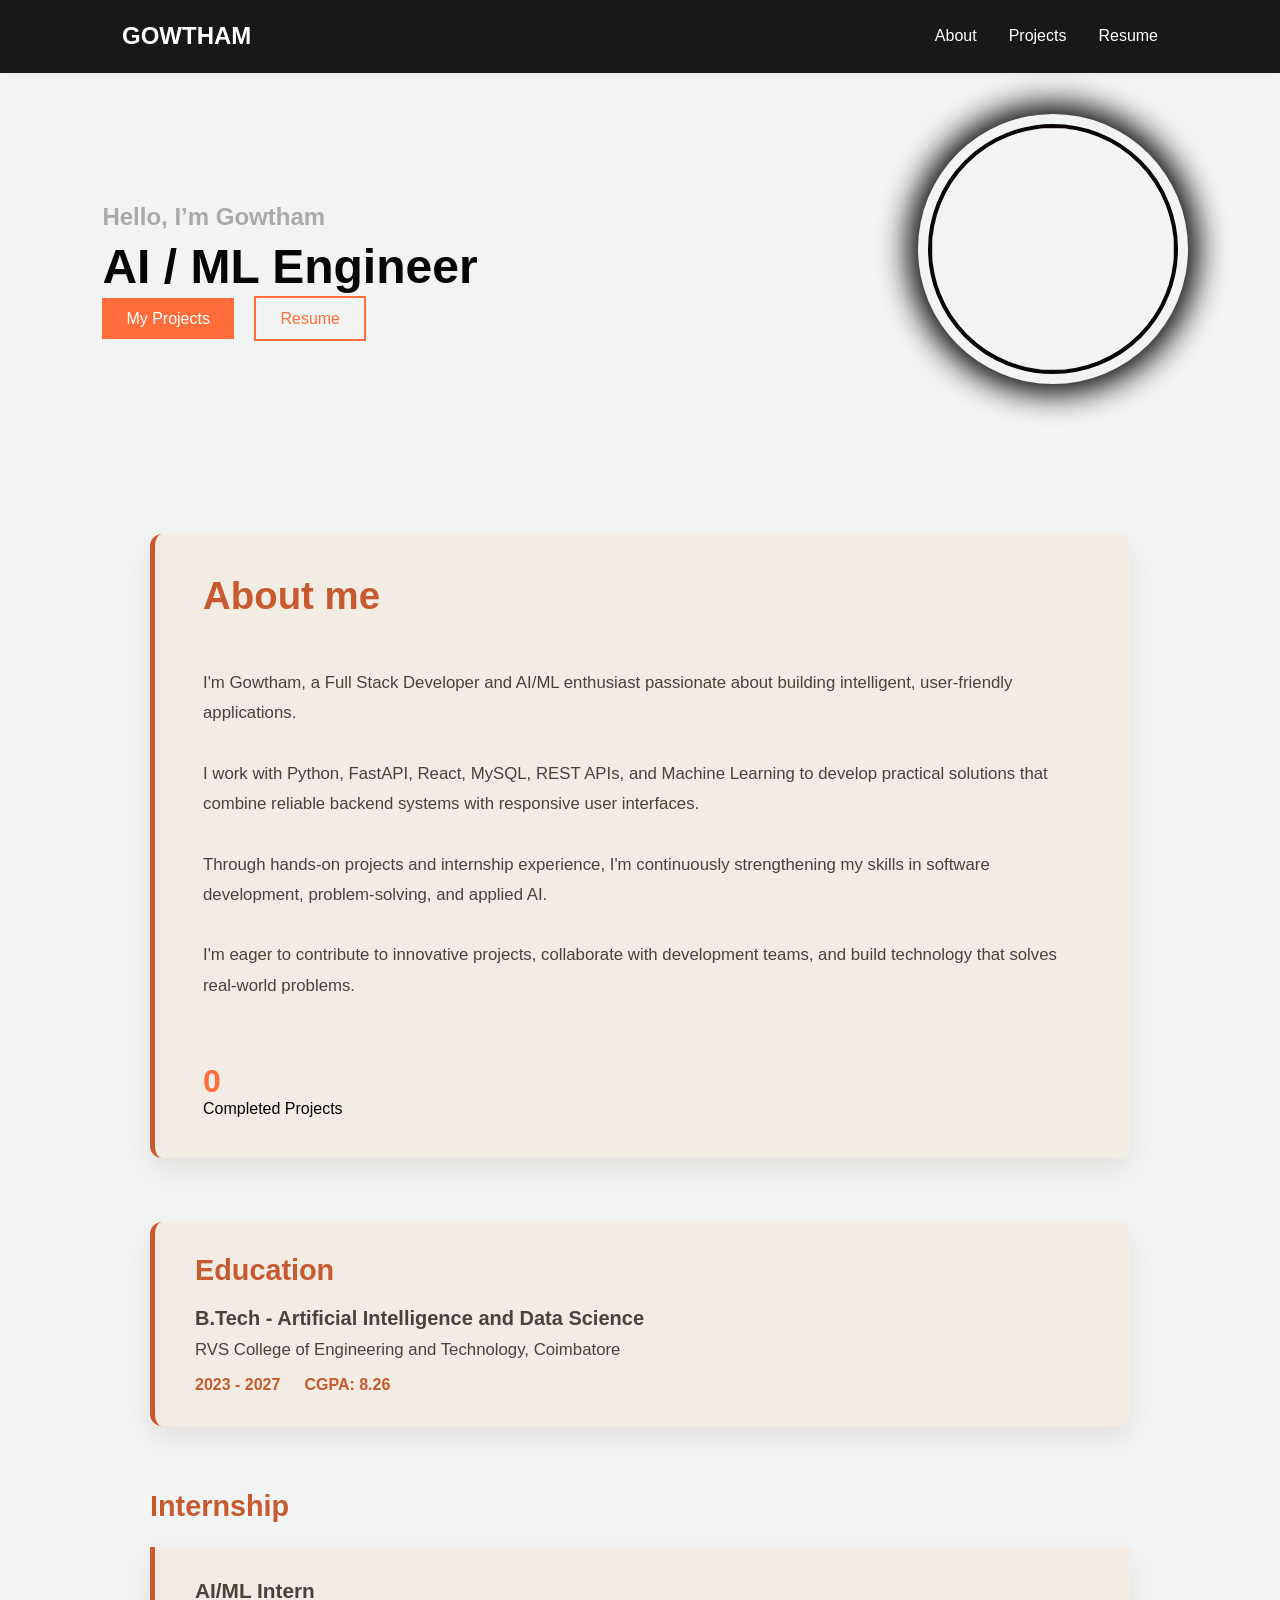
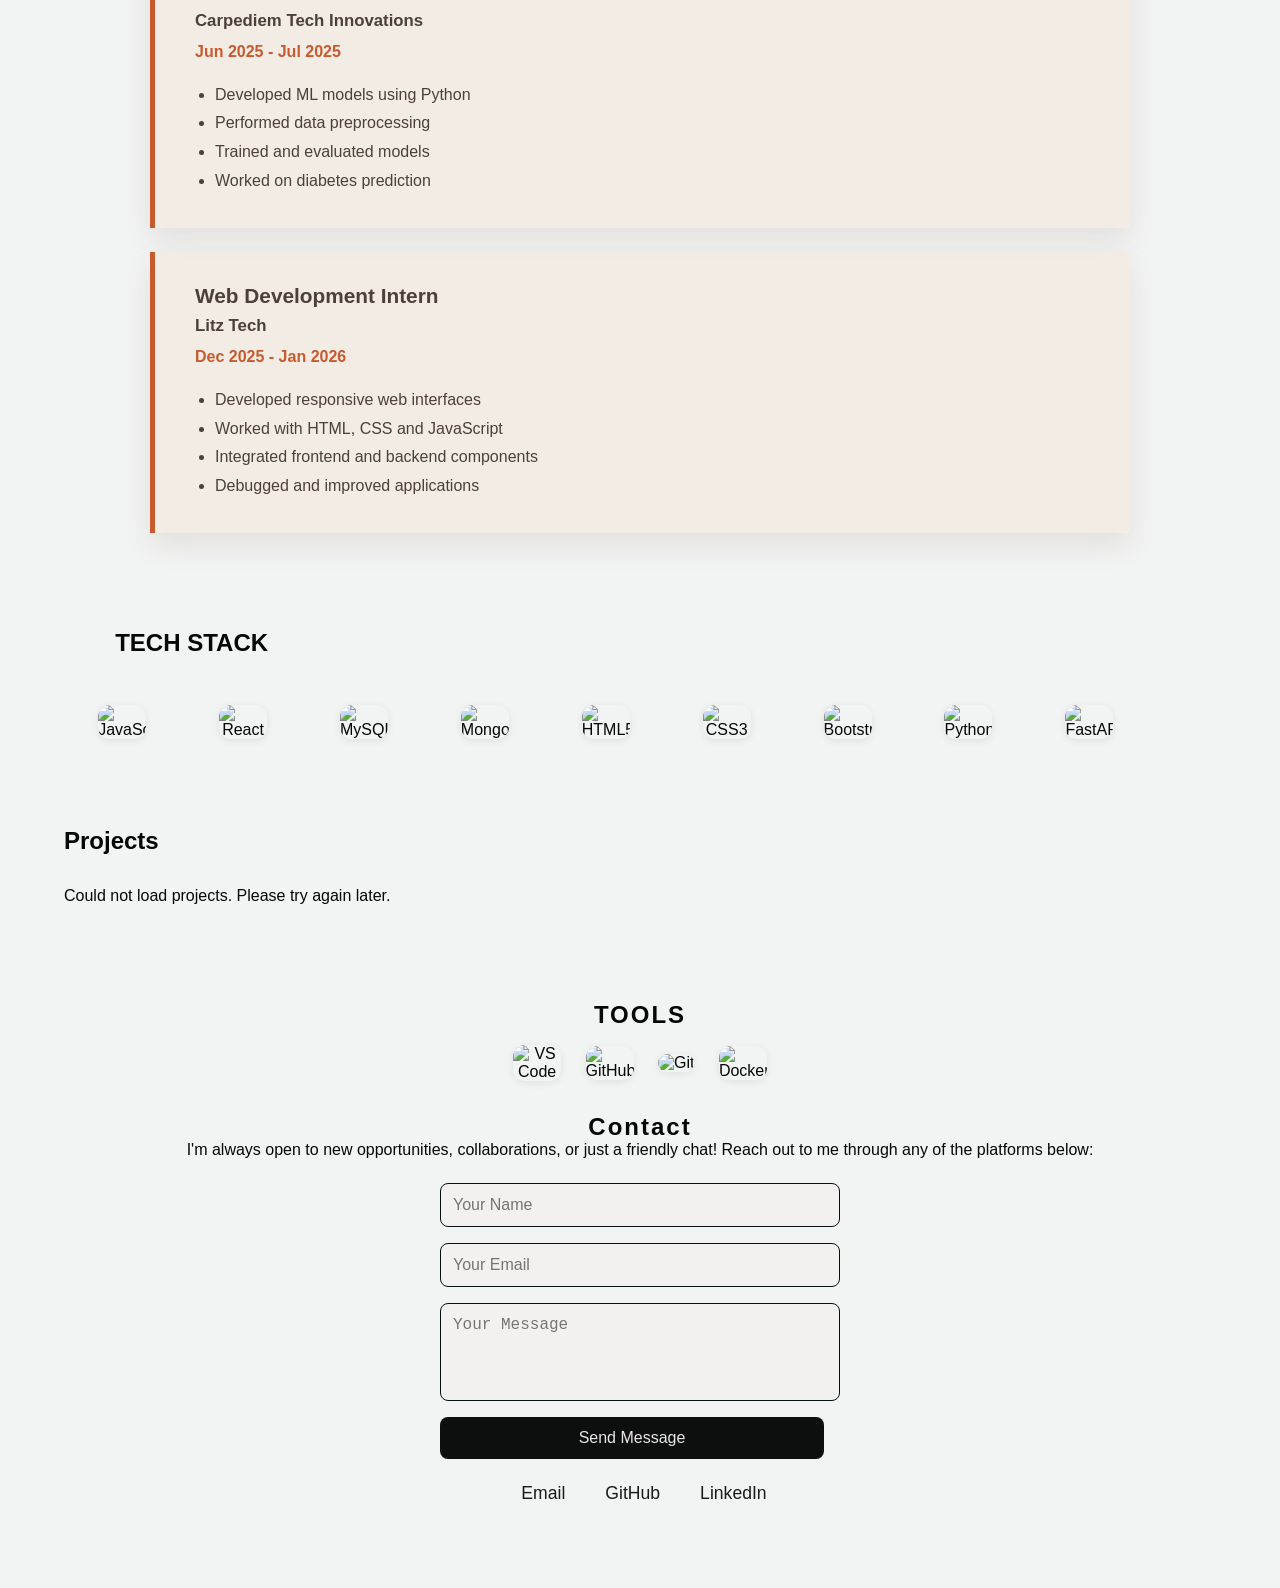
==== commit 7e4a3c32: "Fix section visibility and project loading Co-authored-by: Copilot <223556219+Copilot@users.noreply." ====
--- a/index.html
+++ b/index.html
@@ -30,7 +30,6 @@
           <a href="#projects" class="btn primary project">My Projects</a>
           <a id="resumeBtn" target="_blank" class="btn outline" href="resume.html">Resume</a>
         </div>
-        <div class="skills-bar" id="skills"></div>
       </div>
       <div class="hero-right">
         <div class="avatar-container">
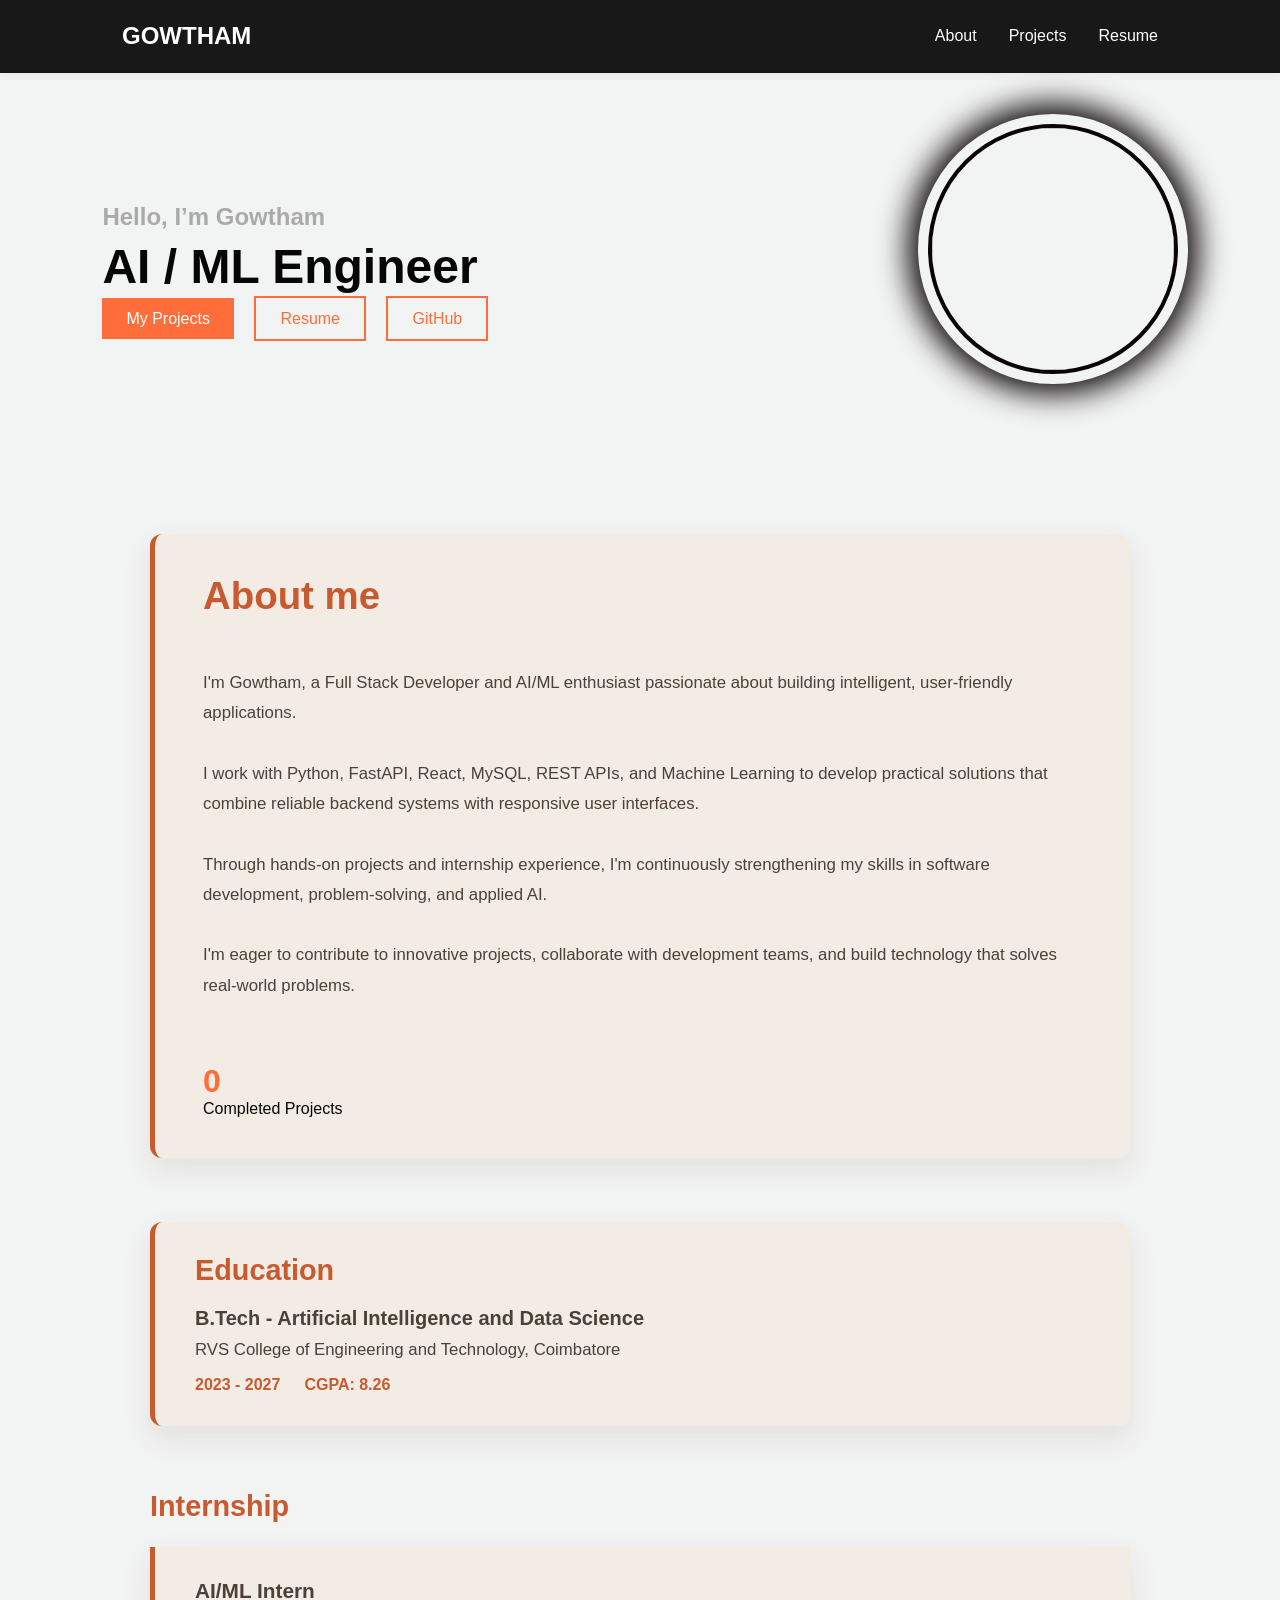
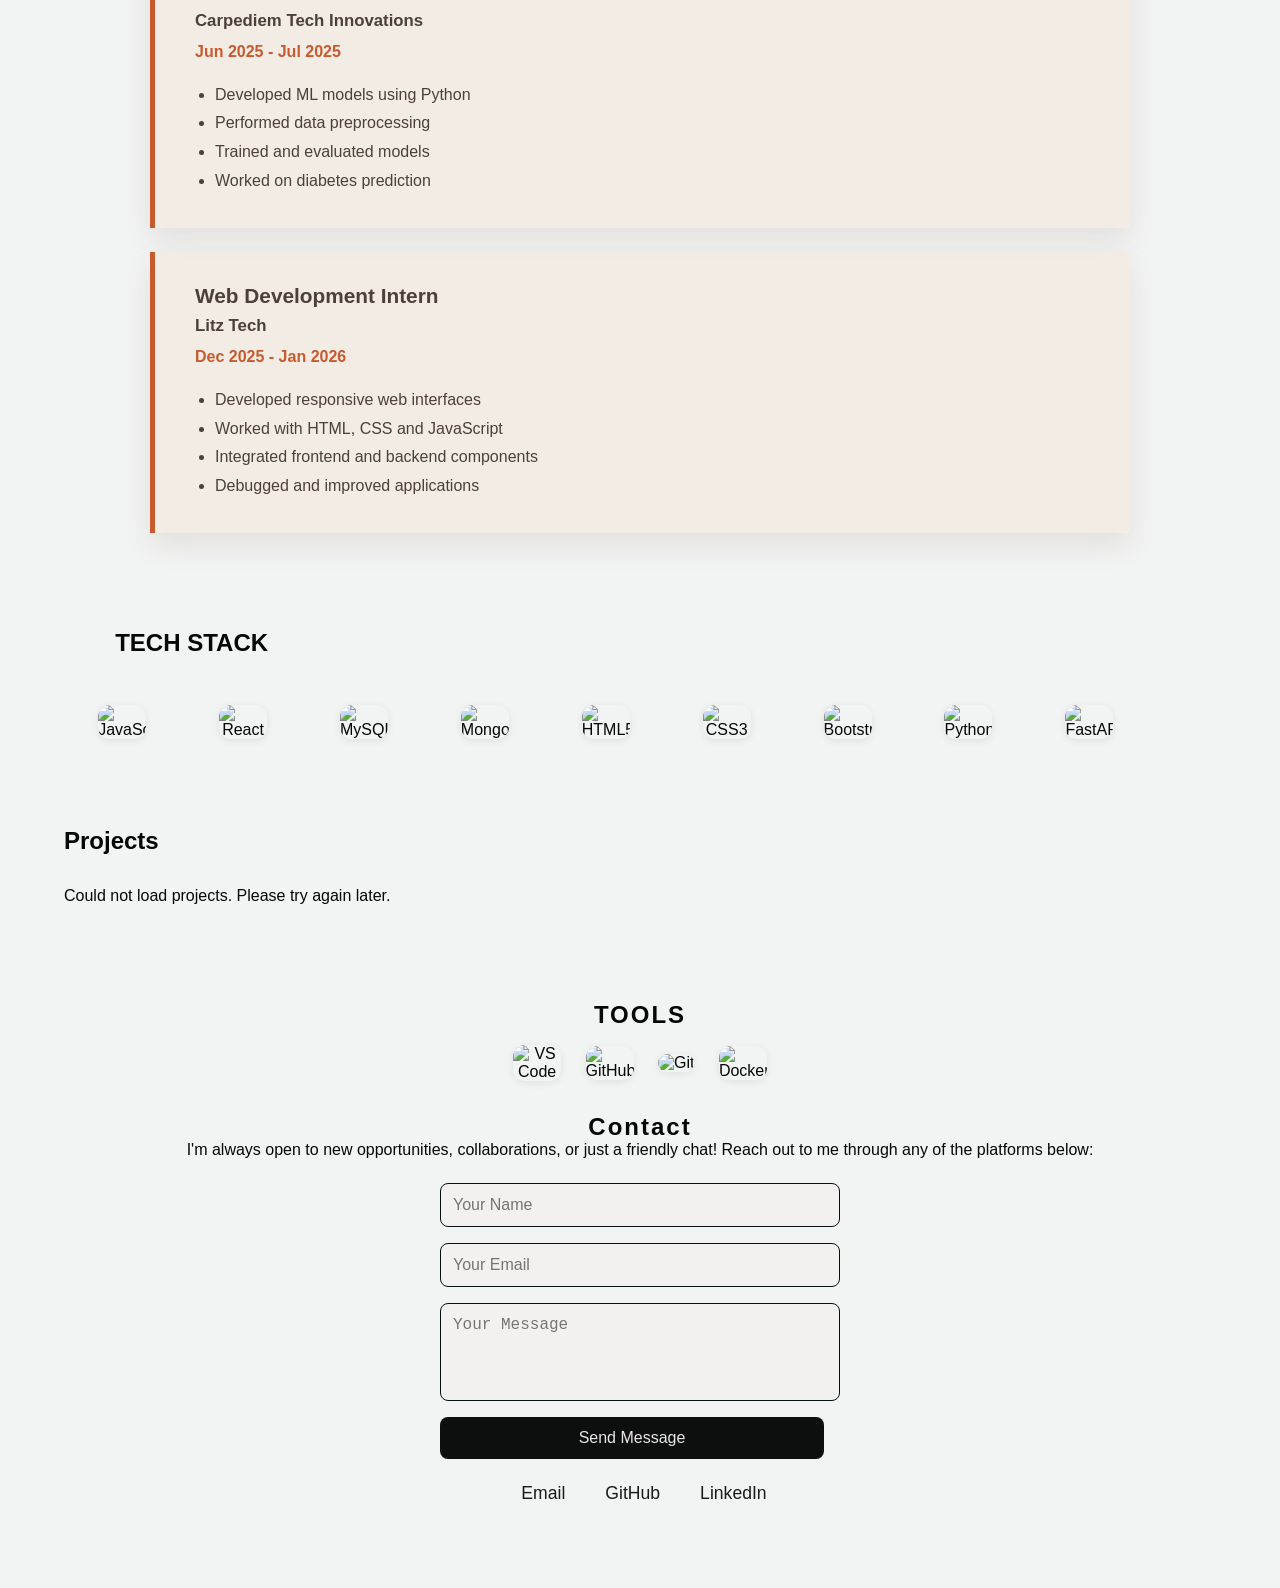
==== commit a30349d5: "Update portfolio project cards Co-authored-by: Copilot <223556219+Copilot@users.noreply.github.com>" ====
--- a/index.html
+++ b/index.html
@@ -25,10 +25,13 @@
     <section class="hero" id="hero">
       <div class="hero-left">
         <h2 class="hero-title">Hello, I’m <span id="name">Gowtham</span></h2>
-        <h1 id="title">AI / ML Engineer</h1>
+        <h1 id="title">AI / ML Engineer </h1>
         <div class="cta">
           <a href="#projects" class="btn primary project">My Projects</a>
           <a id="resumeBtn" target="_blank" class="btn outline" href="resume.html">Resume</a>
+          <a class="btn outline" href="https://github.com/Code-With-Gowtham" target="_blank" rel="noopener noreferrer">
+            <i class="fab fa-github" aria-hidden="true"></i> GitHub
+          </a>
         </div>
       </div>
       <div class="hero-right">
--- a/style.css
+++ b/style.css
@@ -1,720 +1,730 @@
-* {
-  margin: 0;
-  padding: 0;
-  box-sizing: border-box;
-}
-body {
-  font-family: "Segoe UI", sans-serif;
-  background: #f2f3f3;
-  color: #060606;
-  padding-top: 60px; /* To prevent content from hiding under navbar */
-}
-.btn {
-  padding: 0.75rem 1.5rem;
-  border: none;
-  cursor: pointer;
-  margin-right: 1rem;
-}
-.primary {
-  background: #ff6e3a;
-  color: white;
-}
-.outline {
-  border: 2px solid #ff6e3a;
-  color: #ff6e3a;
-  background: transparent;
-}
-.hero {
-  display: flex;
-  align-items: center;
-  justify-content: space-between;
-  padding: 4rem 8%;
-}
-.hero-left h2 {
-  font-size: 1.5rem;
-  color: #aaa;
-  margin-bottom: 0.5rem;
-}
-.hero-left h1 {
-  font-size: 3rem;
-  margin-bottom: 1rem;
-}
-.skills-bar {
-  margin-top: 2rem;
-  display: flex;
-  flex-wrap: wrap;
-  gap: 0.5rem;
-}
-.skills-bar span {
-  background: rgba(255, 110, 58, 0.2);
-  padding: 0.5rem 1rem;
-  border-radius: 20px;
-  font-size: 0.9rem;
-}
-.hero-right .avatar-container {
-  position: relative;
-  width: 250px;
-  height: 250px;
-}
-.avatar-container img {
-  width: 100%;
-  height: 100%;
-  border-radius: 50%;
-  object-fit: cover;
-  border: 4px solid rgb(11, 6, 6);
-}
-.glow-ring {
-  position: absolute;
-  top: -10px;
-  left: -10px;
-  width: calc(100% + 20px);
-  height: calc(100% + 20px);
-  border-radius: 50%;
-  box-shadow: 0 0 30px 10px rgb(11, 6, 6);
-  animation: pulse 2s infinite;
-}
-@keyframes pulse {
-  0%,
-  100% {
-    transform: scale(1);
-    opacity: 0.7;
-  }
-  50% {
-    transform: scale(1.05);
-    opacity: 1;
-  }
-}
-.about {
-  display: flex;
-  gap: 4rem;
-  align-items: center;
-  padding: 4rem 8%;
-}
-.about-text {
-  width: 100%;
-  max-width: 980px;
-  margin: 0 auto;
-  padding: 2.5rem 3rem;
-  border-left: 5px solid #c85a2f;
-  background: rgba(243, 234, 223, 0.7);
-  box-shadow: 0 12px 28px rgba(92, 64, 40, 0.1);
-}
-.about-text h2 {
-  margin-bottom: 1.25rem;
-  color: #c85a2f;
-  font-family: "Orbitron", sans-serif;
-  font-size: clamp(1.7rem, 3vw, 2.4rem);
-}
-#bio {
-  color: #4d4038;
-  font-size: 1.05rem;
-  line-height: 1.8;
-}
-.education {
-  padding: 0 8% 4rem;
-}
-.education-card {
-  max-width: 980px;
-  margin: 0 auto;
-  padding: 2rem 2.5rem;
-  border-left: 5px solid #c85a2f;
-  background: rgba(243, 234, 223, 0.7);
-  box-shadow: 0 12px 28px rgba(92, 64, 40, 0.1);
-}
-.education-card h2 {
-  margin-bottom: 1.25rem;
-  color: #c85a2f;
-  font-family: "Orbitron", sans-serif;
-  font-size: 1.8rem;
-}
-.education-card h3 {
-  margin-bottom: 0.6rem;
-  color: #4d4038;
-  font-size: 1.25rem;
-}
-.education-institution {
-  color: #4d4038;
-  font-size: 1.05rem;
-}
-.education-details {
-  display: flex;
-  flex-wrap: wrap;
-  gap: 1.5rem;
-  margin-top: 1rem;
-  color: #c85a2f;
-  font-weight: 700;
-}
-.internships {
-  padding: 0 8% 4rem;
-}
-.internships-heading {
-  max-width: 980px;
-  margin: 0 auto 1.5rem;
-}
-.internships-heading h2 {
-  color: #c85a2f;
-  font-family: "Orbitron", sans-serif;
-  font-size: 1.8rem;
-}
-.internship-grid {
-  display: grid;
-  grid-template-columns: repeat(2, minmax(0, 1fr));
-  gap: 2rem;
-  max-width: 980px;
-  margin: 0 auto;
-}
-.internship-card {
-  padding: 2rem 2.5rem;
-  border-left: 5px solid #c85a2f;
-  background: rgba(243, 234, 223, 0.7);
-  box-shadow: 0 12px 28px rgba(92, 64, 40, 0.1);
-}
-.internship-card h3 {
-  margin-bottom: 0.5rem;
-  color: #4d4038;
-  font-size: 1.3rem;
-}
-.internship-card h4 {
-  color: #4d4038;
-  font-size: 1.05rem;
-}
-.internship-date {
-  margin-top: 0.75rem;
-  color: #c85a2f;
-  font-weight: 700;
-}
-.internship-card ul {
-  margin-top: 1.25rem;
-  padding-left: 1.25rem;
-  color: #4d4038;
-  line-height: 1.8;
-}
-.about-icons {
-  display: flex;
-  flex-direction: column;
-  gap: 2rem;
-}
-.about-icons div {
-  display: flex;
-  align-items: center;
-  gap: 1rem;
-}
-.about-icons img {
-  width: 40px;
-}
-.stats {
-  display: flex;
-  gap: 2rem;
-  margin-top: 2rem;
-}
-.stats div h3 {
-  font-size: 2rem;
-  color: #ff6e3a;
-}
-.projects {
-  padding: 4rem 8%;
-}
-.project {
-  text-decoration: none;
-}
-.projects-grid {
-  display: grid;
-  grid-template-columns: repeat(auto-fit, minmax(280px, 1fr));
-  gap: 2rem;
-  margin-top: 2rem;
-}
-.project-card {
-  background: #f3eadf;
-  color: #4d4038;
-  padding: 1.5rem;
-  border-radius: 8px;
-  box-shadow: 0 0 20px rgba(92, 64, 40, 0.18);
-  transition: transform 0.3s, box-shadow 0.3s;
-  min-width: 0; /* Ensures flex/grid children can shrink */
-  word-break: break-word;
-}
-.project-card:hover {
-  transform: scale(1.04) translateY(-8px);
-  box-shadow: 0 8px 32px rgba(0, 255, 255, 0.08);
-}
-.project-card h3 {
-  margin-bottom: 0.5rem;
-  color: #c85a2f;
-  word-break: break-word; /* Ensures long words wrap */
-  font-size: 1.2rem;
-  line-height: 1.3;
-  max-width: 100%;
-  overflow-wrap: anywhere; /* Allows wrapping at any point if needed */
-}
-.project-card a {
-  display: inline-block;
-  margin-top: 1rem;
-  color: #087f86;
-  text-decoration: none;
-}
-a {
-  text-decoration: none;
-}
-.navbar {
-  width: 100%;
-  background: #181818;
-  color: #fff;
-  position: fixed;
-  top: 0;
-  left: 0;
-  z-index: 100;
-  box-shadow: 0 2px 8px rgba(0, 0, 0, 0.05);
-}
-.nav-container {
-  max-width: 1100px;
-  margin: 0 auto;
-  display: flex;
-  align-items: center;
-  justify-content: space-between;
-  padding: 0.7rem 2rem;
-}
-.nav-logo {
-  font-family: "Orbitron", sans-serif;
-  font-size: 1.5rem;
-  color: #fff;
-  text-decoration: none;
-  font-weight: bold;
-  position: relative;
-  margin-right: 4rem;
-}
-.nav-links {
-  list-style: none;
-  display: flex;
-  gap: 2rem;
-  margin: 0;
-  padding: 0;
-}
-.nav-links li a {
-  color: #fff;
-  text-decoration: none;
-  font-size: 1rem;
-  transition: color 0.2s;
-}
-.nav-links li a:hover {
-  color: #00ffe7;
-}
-@media (max-width: 900px) {
-  .hero {
-    flex-direction: column-reverse;
-    text-align: center;
-  }
-  .hero-right {
-    margin-bottom: 2rem;
-  }
-  .about {
-    flex-direction: column;
-  }
-}
-.about-icons i {
-  font-size: 2rem;
-  color: #ff6e3a;
-  transition: transform 0.3s ease;
-}
-.about-icons i:hover {
-  transform: scale(1.2);
-  color: #0ff;
-}
-#title {
-  font-family: "Orbitron", sans-serif;
-  font-size: 3rem;
-  margin-bottom: 1rem;
-}
-#resume-btn {
-  background: #0ff;
-  color: #000;
-  border-radius: 20px;
-  padding: 0.5rem 1.5rem;
-  font-size: 1rem;
-  transition: background 0.3s ease;
-  text-decoration: none;
-}
-.hero-title {
-  font-size: 2.5rem;
-  color: #ff6e3a;
-  margin-bottom: 1rem;
-}
-.techstack {
-  display: flex;
-  flex-wrap: wrap;
-  gap: 1rem;
-  margin: 2rem 0;
-  margin-left: 115.2px;
-}
-.tech-stack {
-  margin-left: 115.2px;
-}
-.tools-title {
-  text-align: center;
-  margin-top: 2rem;
-  font-size: 1.5rem;
-  letter-spacing: 2px;
-}
-.tools-stack img {
-  vertical-align: middle;
-  transition: transform 0.2s;
-}
-.tools-stack img:hover {
-  transform: scale(1.15);
-  animation: bounce 0.5s;
-}
-@keyframes bounce {
-  0%,
-  100% {
-    transform: translateY(0);
-  }
-  50% {
-    transform: translateY(-10px);
-  }
-}
-.tech-stack img:hover {
-  animation: bounce 0.5s;
-  transform: scale(1.15);
-}
-.tech-logo {
-  display: inline-flex;
-  align-items: center;
-  justify-content: center;
-  width: 36px;
-  height: 36px;
-  vertical-align: middle;
-  transition: transform 0.2s ease, box-shadow 0.2s ease;
-}
-.n8n-logo {
-  border-radius: 10px;
-  box-shadow: 0 6px 14px rgba(255, 110, 58, 0.25);
-}
-.tech-logo:hover {
-  transform: scale(1.1);
-  box-shadow: 0 10px 18px rgba(255, 110, 58, 0.35);
-}
-@keyframes fadeInUp {
-  0% {
-    opacity: 0;
-    transform: translateY(40px);
-  }
-  100% {
-    opacity: 1;
-    transform: translateY(0);
-  }
-}
-.hero,
-.about,
-.projects,
-.tech-stack,
-.tools-stack {
-  animation: fadeInUp 1s ease;
-}
-.contact-title {
-  text-align: center;
-  margin-top: 2rem;
-  font-size: 1.5rem;
-  letter-spacing: 2px;
-}
-.contact-container {
-  text-align: center;
-  margin-bottom: 2rem;
-  animation: fadeInUp 1s;
-}
-.contact-form {
-  display: flex;
-  flex-direction: column;
-  gap: 1rem;
-  max-width: 400px;
-  margin: 1.5rem auto;
-}
-.contact-form input,
-.contact-form textarea {
-  padding: 0.75rem;
-  border-radius: 8px;
-  border: 1px solid #051110;
-  background: #f3f0f0;
-  color: #181717;
-  font-size: 1rem;
-  resize: none;
-}
-.contact-form input:focus,
-.contact-form textarea:focus {
-  outline: 2px solid #ff6e3a;
-}
-.contact-form button {
-  background: #0d0e0e;
-  color: #eae6e6;
-  border: none;
-  border-radius: 8px;
-  padding: 0.75rem;
-  font-size: 1rem;
-  cursor: pointer;
-  transition: background 0.2s;
-}
-.contact-form button:hover {
-  background: #ff6e3a;
-  color: #fff;
-}
-.contact-links {
-  margin-top: 1.5rem;
-  display: flex;
-  justify-content: center;
-  gap: 2rem;
-  flex-wrap: wrap;
-}
-.contact-link {
-  color: #191a1a;
-  font-size: 1.1rem;
-  text-decoration: none;
-  transition: color 0.2s;
-  display: flex;
-  align-items: center;
-  gap: 0.5rem;
-}
-.contact-link:hover {
-  color: #ff6e3a;
-}
-
-/* Animations for interactivity */
-@keyframes fadeInUp {
-  0% {
-    opacity: 0;
-    transform: translateY(40px);
-  }
-  100% {
-    opacity: 1;
-    transform: translateY(0);
-  }
-}
-@keyframes pop {
-  0% {
-    transform: scale(0.7);
-    opacity: 0;
-  }
-  100% {
-    transform: scale(1);
-    opacity: 1;
-  }
-}
-@keyframes bounceBtn {
-  0%,
-  100% {
-    transform: translateY(0);
-  }
-  50% {
-    transform: translateY(-8px);
-  }
-}
-.animate-fadein {
-  animation: fadeInUp 1s both;
-}
-.animate-pop {
-  animation: pop 0.8s both;
-}
-.animate-bounce {
-  animation: bounceBtn 1s infinite alternate;
-}
-.animate-slidein {
-  animation: fadeInUp 1.2s both;
-}
-
-/* Footer styling */
-.footer {
-  background: #181818;
-  color: #fff;
-  text-align: center;
-  padding: 1.5rem 0 1rem 0;
-  margin-top: 2rem;
-  font-size: 1rem;
-  letter-spacing: 1px;
-}
-.footer-content {
-  max-width: 1100px;
-  margin: 0 auto;
-}
-
-/* Section reveal on scroll (optional, JS needed for full effect) */
-section {
-  opacity: 0;
-  transform: translateY(40px);
-  transition: opacity 0.8s, transform 0.8s;
-}
-section.visible {
-  opacity: 1;
-  transform: translateY(0);
-}
-
-/* Add this at the end of your CSS file */
-
-/* Make sections and containers more fluid */
-body,
-html {
-  width: 100%;
-  min-height: 100%;
-  overflow-x: hidden;
-}
-
-.hero,
-.about,
-.projects,
-.tech-stack,
-.tools-stack,
-.contact,
-.footer {
-  padding-left: 5vw;
-  padding-right: 5vw;
-  box-sizing: border-box;
-}
-
-/* Responsive grid and flex adjustments */
-.projects-grid {
-  grid-template-columns: 1fr;
-  gap: 1.5rem;
-}
-.internship-grid {
-  grid-template-columns: 1fr;
-  gap: 1.5rem;
-}
-@media (min-width: 600px) {
-  .projects-grid {
-    grid-template-columns: repeat(2, 1fr);
-  }
-}
-@media (min-width: 900px) {
-  .projects-grid {
-    grid-template-columns: repeat(3, 1fr);
-  }
-}
-
-/* Responsive avatar and hero */
-.hero {
-  flex-direction: column-reverse;
-  text-align: center;
-  padding: 2rem 5vw;
-}
-.hero-right .avatar-container {
-  width: 180px;
-  height: 180px;
-  margin: 0 auto 2rem auto;
-}
-@media (min-width: 600px) {
-  .hero {
-    flex-direction: row;
-    text-align: left;
-    padding: 4rem 8vw;
-  }
-  .hero-right .avatar-container {
-    width: 250px;
-    height: 250px;
-  }
-}
-
-/* About section responsive */
-.about {
-  flex-direction: column;
-  gap: 2rem;
-  padding: 2rem 5vw;
-}
-@media (min-width: 900px) {
-  .about {
-    flex-direction: row;
-    gap: 4rem;
-    padding: 4rem 8vw;
-  }
-}
-
-/* Tech stack and tools responsive */
-.tech-stack,
-.tools-stack {
-  margin-left: 0;
-  justify-content: center;
-  flex-wrap: wrap;
-  gap: 1rem;
-  padding: 1rem 0;
-}
-
-/* Contact form responsive */
-.contact-form {
-  max-width: 100%;
-  width: 100%;
-  padding: 0 2vw;
-}
-@media (min-width: 500px) {
-  .contact-form {
-    max-width: 400px;
-    margin: 1.5rem auto;
-    padding: 0;
-  }
-}
-
-/* Footer responsive */
-.footer {
-  padding-left: 5vw;
-  padding-right: 5vw;
-  font-size: 0.95rem;
-}
-
-/* Prevent content from touching screen edges on curved displays */
-section,
-.header,
-.footer,
-div,
-input,
-textarea,
-button {
-  border-radius: 12px;
-}
-
-/* Hide horizontal scrollbars */
-body {
-  overflow-x: hidden;
-}
-
-/* Fix nav for mobile */
-.navbar {
-  padding: 0.7rem 5vw;
-}
-@media (max-width: 600px) {
-  .nav-links {
-    gap: 1rem;
-    font-size: 0.95rem;
-  }
-  .nav-logo {
-    font-size: 1.2rem;
-    margin-right: 2rem;
-  }
-}
-
-/* Make sure all images are fluid */
-img {
-  max-width: 100%;
-  height: auto;
-  border-radius: 12px;
-}
-
-/* Responsive tech stack and tools images */
-.tech-stack img,
-.tools-stack img {
-  max-width: 48px;
-  width: 100%;
-  height: auto;
-  border-radius: 12px;
-  margin: 0 8px 8px 0;
-  box-shadow: 0 2px 8px rgba(0, 0, 0, 0.08);
-  transition: transform 0.2s;
-}
-
-@media (max-width: 600px) {
-  .tech-stack img,
-  .tools-stack img {
-    max-width: 32px;
-    margin: 0 4px 6px 0;
-  }
-  .tech-stack,
-  .tools-stack {
-    justify-content: center;
-    gap: 0.5rem;
-    flex-wrap: wrap;
-    padding: 0.5rem 0;
-  }
-}
+* {
+  margin: 0;
+  padding: 0;
+  box-sizing: border-box;
+}
+body {
+  font-family: "Segoe UI", sans-serif;
+  background: #f2f3f3;
+  color: #060606;
+  padding-top: 60px; /* To prevent content from hiding under navbar */
+}
+.btn {
+  padding: 0.75rem 1.5rem;
+  border: none;
+  cursor: pointer;
+  margin-right: 1rem;
+}
+.primary {
+  background: #ff6e3a;
+  color: white;
+}
+.outline {
+  border: 2px solid #ff6e3a;
+  color: #ff6e3a;
+  background: transparent;
+}
+.hero {
+  display: flex;
+  align-items: center;
+  justify-content: space-between;
+  padding: 4rem 8%;
+}
+.hero-left h2 {
+  font-size: 1.5rem;
+  color: #aaa;
+  margin-bottom: 0.5rem;
+}
+.hero-left h1 {
+  font-size: 3rem;
+  margin-bottom: 1rem;
+}
+.skills-bar {
+  margin-top: 2rem;
+  display: flex;
+  flex-wrap: wrap;
+  gap: 0.5rem;
+}
+.skills-bar span {
+  background: rgba(255, 110, 58, 0.2);
+  padding: 0.5rem 1rem;
+  border-radius: 20px;
+  font-size: 0.9rem;
+}
+.hero-right .avatar-container {
+  position: relative;
+  width: 250px;
+  height: 250px;
+}
+.avatar-container img {
+  width: 100%;
+  height: 100%;
+  border-radius: 50%;
+  object-fit: cover;
+  border: 4px solid rgb(11, 6, 6);
+}
+.glow-ring {
+  position: absolute;
+  top: -10px;
+  left: -10px;
+  width: calc(100% + 20px);
+  height: calc(100% + 20px);
+  border-radius: 50%;
+  box-shadow: 0 0 30px 10px rgb(11, 6, 6);
+  animation: pulse 2s infinite;
+}
+@keyframes pulse {
+  0%,
+  100% {
+    transform: scale(1);
+    opacity: 0.7;
+  }
+  50% {
+    transform: scale(1.05);
+    opacity: 1;
+  }
+}
+.about {
+  display: flex;
+  gap: 4rem;
+  align-items: center;
+  padding: 4rem 8%;
+}
+.about-text {
+  width: 100%;
+  max-width: 980px;
+  margin: 0 auto;
+  padding: 2.5rem 3rem;
+  border-left: 5px solid #c85a2f;
+  background: rgba(243, 234, 223, 0.7);
+  box-shadow: 0 12px 28px rgba(92, 64, 40, 0.1);
+}
+.about-text h2 {
+  margin-bottom: 1.25rem;
+  color: #c85a2f;
+  font-family: "Orbitron", sans-serif;
+  font-size: clamp(1.7rem, 3vw, 2.4rem);
+}
+#bio {
+  color: #4d4038;
+  font-size: 1.05rem;
+  line-height: 1.8;
+}
+.education {
+  padding: 0 8% 4rem;
+}
+.education-card {
+  max-width: 980px;
+  margin: 0 auto;
+  padding: 2rem 2.5rem;
+  border-left: 5px solid #c85a2f;
+  background: rgba(243, 234, 223, 0.7);
+  box-shadow: 0 12px 28px rgba(92, 64, 40, 0.1);
+}
+.education-card h2 {
+  margin-bottom: 1.25rem;
+  color: #c85a2f;
+  font-family: "Orbitron", sans-serif;
+  font-size: 1.8rem;
+}
+.education-card h3 {
+  margin-bottom: 0.6rem;
+  color: #4d4038;
+  font-size: 1.25rem;
+}
+.education-institution {
+  color: #4d4038;
+  font-size: 1.05rem;
+}
+.education-details {
+  display: flex;
+  flex-wrap: wrap;
+  gap: 1.5rem;
+  margin-top: 1rem;
+  color: #c85a2f;
+  font-weight: 700;
+}
+.internships {
+  padding: 0 8% 4rem;
+}
+.internships-heading {
+  max-width: 980px;
+  margin: 0 auto 1.5rem;
+}
+.internships-heading h2 {
+  color: #c85a2f;
+  font-family: "Orbitron", sans-serif;
+  font-size: 1.8rem;
+}
+.internship-grid {
+  display: grid;
+  grid-template-columns: repeat(2, minmax(0, 1fr));
+  gap: 2rem;
+  max-width: 980px;
+  margin: 0 auto;
+}
+.internship-card {
+  padding: 2rem 2.5rem;
+  border-left: 5px solid #c85a2f;
+  background: rgba(243, 234, 223, 0.7);
+  box-shadow: 0 12px 28px rgba(92, 64, 40, 0.1);
+}
+.internship-card h3 {
+  margin-bottom: 0.5rem;
+  color: #4d4038;
+  font-size: 1.3rem;
+}
+.internship-card h4 {
+  color: #4d4038;
+  font-size: 1.05rem;
+}
+.internship-date {
+  margin-top: 0.75rem;
+  color: #c85a2f;
+  font-weight: 700;
+}
+.internship-card ul {
+  margin-top: 1.25rem;
+  padding-left: 1.25rem;
+  color: #4d4038;
+  line-height: 1.8;
+}
+.about-icons {
+  display: flex;
+  flex-direction: column;
+  gap: 2rem;
+}
+.about-icons div {
+  display: flex;
+  align-items: center;
+  gap: 1rem;
+}
+.about-icons img {
+  width: 40px;
+}
+.stats {
+  display: flex;
+  gap: 2rem;
+  margin-top: 2rem;
+}
+.stats div h3 {
+  font-size: 2rem;
+  color: #ff6e3a;
+}
+.projects {
+  padding: 4rem 8%;
+}
+.project {
+  text-decoration: none;
+}
+.projects-grid {
+  display: grid;
+  grid-template-columns: repeat(auto-fit, minmax(280px, 1fr));
+  gap: 2rem;
+  margin-top: 2rem;
+}
+.project-card {
+  background: #f3eadf;
+  color: #4d4038;
+  padding: 1.5rem;
+  border-radius: 8px;
+  box-shadow: 0 0 20px rgba(92, 64, 40, 0.18);
+  transition: transform 0.3s, box-shadow 0.3s;
+  min-width: 0; /* Ensures flex/grid children can shrink */
+  word-break: break-word;
+}
+.project-card:hover {
+  transform: scale(1.04) translateY(-8px);
+  box-shadow: 0 8px 32px rgba(0, 255, 255, 0.08);
+}
+.project-card h3 {
+  margin-bottom: 0.5rem;
+  color: #c85a2f;
+  word-break: break-word; /* Ensures long words wrap */
+  font-size: 1.2rem;
+  line-height: 1.3;
+  max-width: 100%;
+  overflow-wrap: anywhere; /* Allows wrapping at any point if needed */
+}
+.project-actions {
+  display: flex;
+  flex-wrap: wrap;
+  gap: 0.75rem;
+}
+.project-actions a {
+  display: inline-block;
+  margin-top: 1rem;
+  padding: 0.5rem 0.75rem;
+  border-radius: 8px;
+  border: 1px solid #c85a2f;
+  background: #f3eadf;
+  color: #087f86;
+  text-decoration: none;
+}
+a {
+  text-decoration: none;
+}
+.navbar {
+  width: 100%;
+  background: #181818;
+  color: #fff;
+  position: fixed;
+  top: 0;
+  left: 0;
+  z-index: 100;
+  box-shadow: 0 2px 8px rgba(0, 0, 0, 0.05);
+}
+.nav-container {
+  max-width: 1100px;
+  margin: 0 auto;
+  display: flex;
+  align-items: center;
+  justify-content: space-between;
+  padding: 0.7rem 2rem;
+}
+.nav-logo {
+  font-family: "Orbitron", sans-serif;
+  font-size: 1.5rem;
+  color: #fff;
+  text-decoration: none;
+  font-weight: bold;
+  position: relative;
+  margin-right: 4rem;
+}
+.nav-links {
+  list-style: none;
+  display: flex;
+  gap: 2rem;
+  margin: 0;
+  padding: 0;
+}
+.nav-links li a {
+  color: #fff;
+  text-decoration: none;
+  font-size: 1rem;
+  transition: color 0.2s;
+}
+.nav-links li a:hover {
+  color: #00ffe7;
+}
+@media (max-width: 900px) {
+  .hero {
+    flex-direction: column-reverse;
+    text-align: center;
+  }
+  .hero-right {
+    margin-bottom: 2rem;
+  }
+  .about {
+    flex-direction: column;
+  }
+}
+.about-icons i {
+  font-size: 2rem;
+  color: #ff6e3a;
+  transition: transform 0.3s ease;
+}
+.about-icons i:hover {
+  transform: scale(1.2);
+  color: #0ff;
+}
+#title,
+.hero-role {
+  font-family: "Orbitron", sans-serif;
+  font-size: 3rem;
+  margin-bottom: 1rem;
+}
+#resume-btn {
+  background: #0ff;
+  color: #000;
+  border-radius: 20px;
+  padding: 0.5rem 1.5rem;
+  font-size: 1rem;
+  transition: background 0.3s ease;
+  text-decoration: none;
+}
+.hero-title {
+  font-size: 2.5rem;
+  color: #ff6e3a;
+  margin-bottom: 1rem;
+}
+.techstack {
+  display: flex;
+  flex-wrap: wrap;
+  gap: 1rem;
+  margin: 2rem 0;
+  margin-left: 115.2px;
+}
+.tech-stack {
+  margin-left: 115.2px;
+}
+.tools-title {
+  text-align: center;
+  margin-top: 2rem;
+  font-size: 1.5rem;
+  letter-spacing: 2px;
+}
+.tools-stack img {
+  vertical-align: middle;
+  transition: transform 0.2s;
+}
+.tools-stack img:hover {
+  transform: scale(1.15);
+  animation: bounce 0.5s;
+}
+@keyframes bounce {
+  0%,
+  100% {
+    transform: translateY(0);
+  }
+  50% {
+    transform: translateY(-10px);
+  }
+}
+.tech-stack img:hover {
+  animation: bounce 0.5s;
+  transform: scale(1.15);
+}
+.tech-logo {
+  display: inline-flex;
+  align-items: center;
+  justify-content: center;
+  width: 36px;
+  height: 36px;
+  vertical-align: middle;
+  transition: transform 0.2s ease, box-shadow 0.2s ease;
+}
+.n8n-logo {
+  border-radius: 10px;
+  box-shadow: 0 6px 14px rgba(255, 110, 58, 0.25);
+}
+.tech-logo:hover {
+  transform: scale(1.1);
+  box-shadow: 0 10px 18px rgba(255, 110, 58, 0.35);
+}
+@keyframes fadeInUp {
+  0% {
+    opacity: 0;
+    transform: translateY(40px);
+  }
+  100% {
+    opacity: 1;
+    transform: translateY(0);
+  }
+}
+.hero,
+.about,
+.projects,
+.tech-stack,
+.tools-stack {
+  animation: fadeInUp 1s ease;
+}
+.contact-title {
+  text-align: center;
+  margin-top: 2rem;
+  font-size: 1.5rem;
+  letter-spacing: 2px;
+}
+.contact-container {
+  text-align: center;
+  margin-bottom: 2rem;
+  animation: fadeInUp 1s;
+}
+.contact-form {
+  display: flex;
+  flex-direction: column;
+  gap: 1rem;
+  max-width: 400px;
+  margin: 1.5rem auto;
+}
+.contact-form input,
+.contact-form textarea {
+  padding: 0.75rem;
+  border-radius: 8px;
+  border: 1px solid #051110;
+  background: #f3f0f0;
+  color: #181717;
+  font-size: 1rem;
+  resize: none;
+}
+.contact-form input:focus,
+.contact-form textarea:focus {
+  outline: 2px solid #ff6e3a;
+}
+.contact-form button {
+  background: #0d0e0e;
+  color: #eae6e6;
+  border: none;
+  border-radius: 8px;
+  padding: 0.75rem;
+  font-size: 1rem;
+  cursor: pointer;
+  transition: background 0.2s;
+}
+.contact-form button:hover {
+  background: #ff6e3a;
+  color: #fff;
+}
+.contact-links {
+  margin-top: 1.5rem;
+  display: flex;
+  justify-content: center;
+  gap: 2rem;
+  flex-wrap: wrap;
+}
+.contact-link {
+  color: #191a1a;
+  font-size: 1.1rem;
+  text-decoration: none;
+  transition: color 0.2s;
+  display: flex;
+  align-items: center;
+  gap: 0.5rem;
+}
+.contact-link:hover {
+  color: #ff6e3a;
+}
+
+/* Animations for interactivity */
+@keyframes fadeInUp {
+  0% {
+    opacity: 0;
+    transform: translateY(40px);
+  }
+  100% {
+    opacity: 1;
+    transform: translateY(0);
+  }
+}
+@keyframes pop {
+  0% {
+    transform: scale(0.7);
+    opacity: 0;
+  }
+  100% {
+    transform: scale(1);
+    opacity: 1;
+  }
+}
+@keyframes bounceBtn {
+  0%,
+  100% {
+    transform: translateY(0);
+  }
+  50% {
+    transform: translateY(-8px);
+  }
+}
+.animate-fadein {
+  animation: fadeInUp 1s both;
+}
+.animate-pop {
+  animation: pop 0.8s both;
+}
+.animate-bounce {
+  animation: bounceBtn 1s infinite alternate;
+}
+.animate-slidein {
+  animation: fadeInUp 1.2s both;
+}
+
+/* Footer styling */
+.footer {
+  background: #181818;
+  color: #fff;
+  text-align: center;
+  padding: 1.5rem 0 1rem 0;
+  margin-top: 2rem;
+  font-size: 1rem;
+  letter-spacing: 1px;
+}
+.footer-content {
+  max-width: 1100px;
+  margin: 0 auto;
+}
+
+/* Section reveal on scroll (optional, JS needed for full effect) */
+section {
+  opacity: 0;
+  transform: translateY(40px);
+  transition: opacity 0.8s, transform 0.8s;
+}
+section.visible {
+  opacity: 1;
+  transform: translateY(0);
+}
+
+/* Add this at the end of your CSS file */
+
+/* Make sections and containers more fluid */
+body,
+html {
+  width: 100%;
+  min-height: 100%;
+  overflow-x: hidden;
+}
+
+.hero,
+.about,
+.projects,
+.tech-stack,
+.tools-stack,
+.contact,
+.footer {
+  padding-left: 5vw;
+  padding-right: 5vw;
+  box-sizing: border-box;
+}
+
+/* Responsive grid and flex adjustments */
+.projects-grid {
+  grid-template-columns: 1fr;
+  gap: 1.5rem;
+}
+.internship-grid {
+  grid-template-columns: 1fr;
+  gap: 1.5rem;
+}
+@media (min-width: 600px) {
+  .projects-grid {
+    grid-template-columns: repeat(2, 1fr);
+  }
+}
+@media (min-width: 900px) {
+  .projects-grid {
+    grid-template-columns: repeat(3, 1fr);
+  }
+}
+
+/* Responsive avatar and hero */
+.hero {
+  flex-direction: column-reverse;
+  text-align: center;
+  padding: 2rem 5vw;
+}
+.hero-right .avatar-container {
+  width: 180px;
+  height: 180px;
+  margin: 0 auto 2rem auto;
+}
+@media (min-width: 600px) {
+  .hero {
+    flex-direction: row;
+    text-align: left;
+    padding: 4rem 8vw;
+  }
+  .hero-right .avatar-container {
+    width: 250px;
+    height: 250px;
+  }
+}
+
+/* About section responsive */
+.about {
+  flex-direction: column;
+  gap: 2rem;
+  padding: 2rem 5vw;
+}
+@media (min-width: 900px) {
+  .about {
+    flex-direction: row;
+    gap: 4rem;
+    padding: 4rem 8vw;
+  }
+}
+
+/* Tech stack and tools responsive */
+.tech-stack,
+.tools-stack {
+  margin-left: 0;
+  justify-content: center;
+  flex-wrap: wrap;
+  gap: 1rem;
+  padding: 1rem 0;
+}
+
+/* Contact form responsive */
+.contact-form {
+  max-width: 100%;
+  width: 100%;
+  padding: 0 2vw;
+}
+@media (min-width: 500px) {
+  .contact-form {
+    max-width: 400px;
+    margin: 1.5rem auto;
+    padding: 0;
+  }
+}
+
+/* Footer responsive */
+.footer {
+  padding-left: 5vw;
+  padding-right: 5vw;
+  font-size: 0.95rem;
+}
+
+/* Prevent content from touching screen edges on curved displays */
+section,
+.header,
+.footer,
+div,
+input,
+textarea,
+button {
+  border-radius: 12px;
+}
+
+/* Hide horizontal scrollbars */
+body {
+  overflow-x: hidden;
+}
+
+/* Fix nav for mobile */
+.navbar {
+  padding: 0.7rem 5vw;
+}
+@media (max-width: 600px) {
+  .nav-links {
+    gap: 1rem;
+    font-size: 0.95rem;
+  }
+  .nav-logo {
+    font-size: 1.2rem;
+    margin-right: 2rem;
+  }
+}
+
+/* Make sure all images are fluid */
+img {
+  max-width: 100%;
+  height: auto;
+  border-radius: 12px;
+}
+
+/* Responsive tech stack and tools images */
+.tech-stack img,
+.tools-stack img {
+  max-width: 48px;
+  width: 100%;
+  height: auto;
+  border-radius: 12px;
+  margin: 0 8px 8px 0;
+  box-shadow: 0 2px 8px rgba(0, 0, 0, 0.08);
+  transition: transform 0.2s;
+}
+
+@media (max-width: 600px) {
+  .tech-stack img,
+  .tools-stack img {
+    max-width: 32px;
+    margin: 0 4px 6px 0;
+  }
+  .tech-stack,
+  .tools-stack {
+    justify-content: center;
+    gap: 0.5rem;
+    flex-wrap: wrap;
+    padding: 0.5rem 0;
+  }
+}
